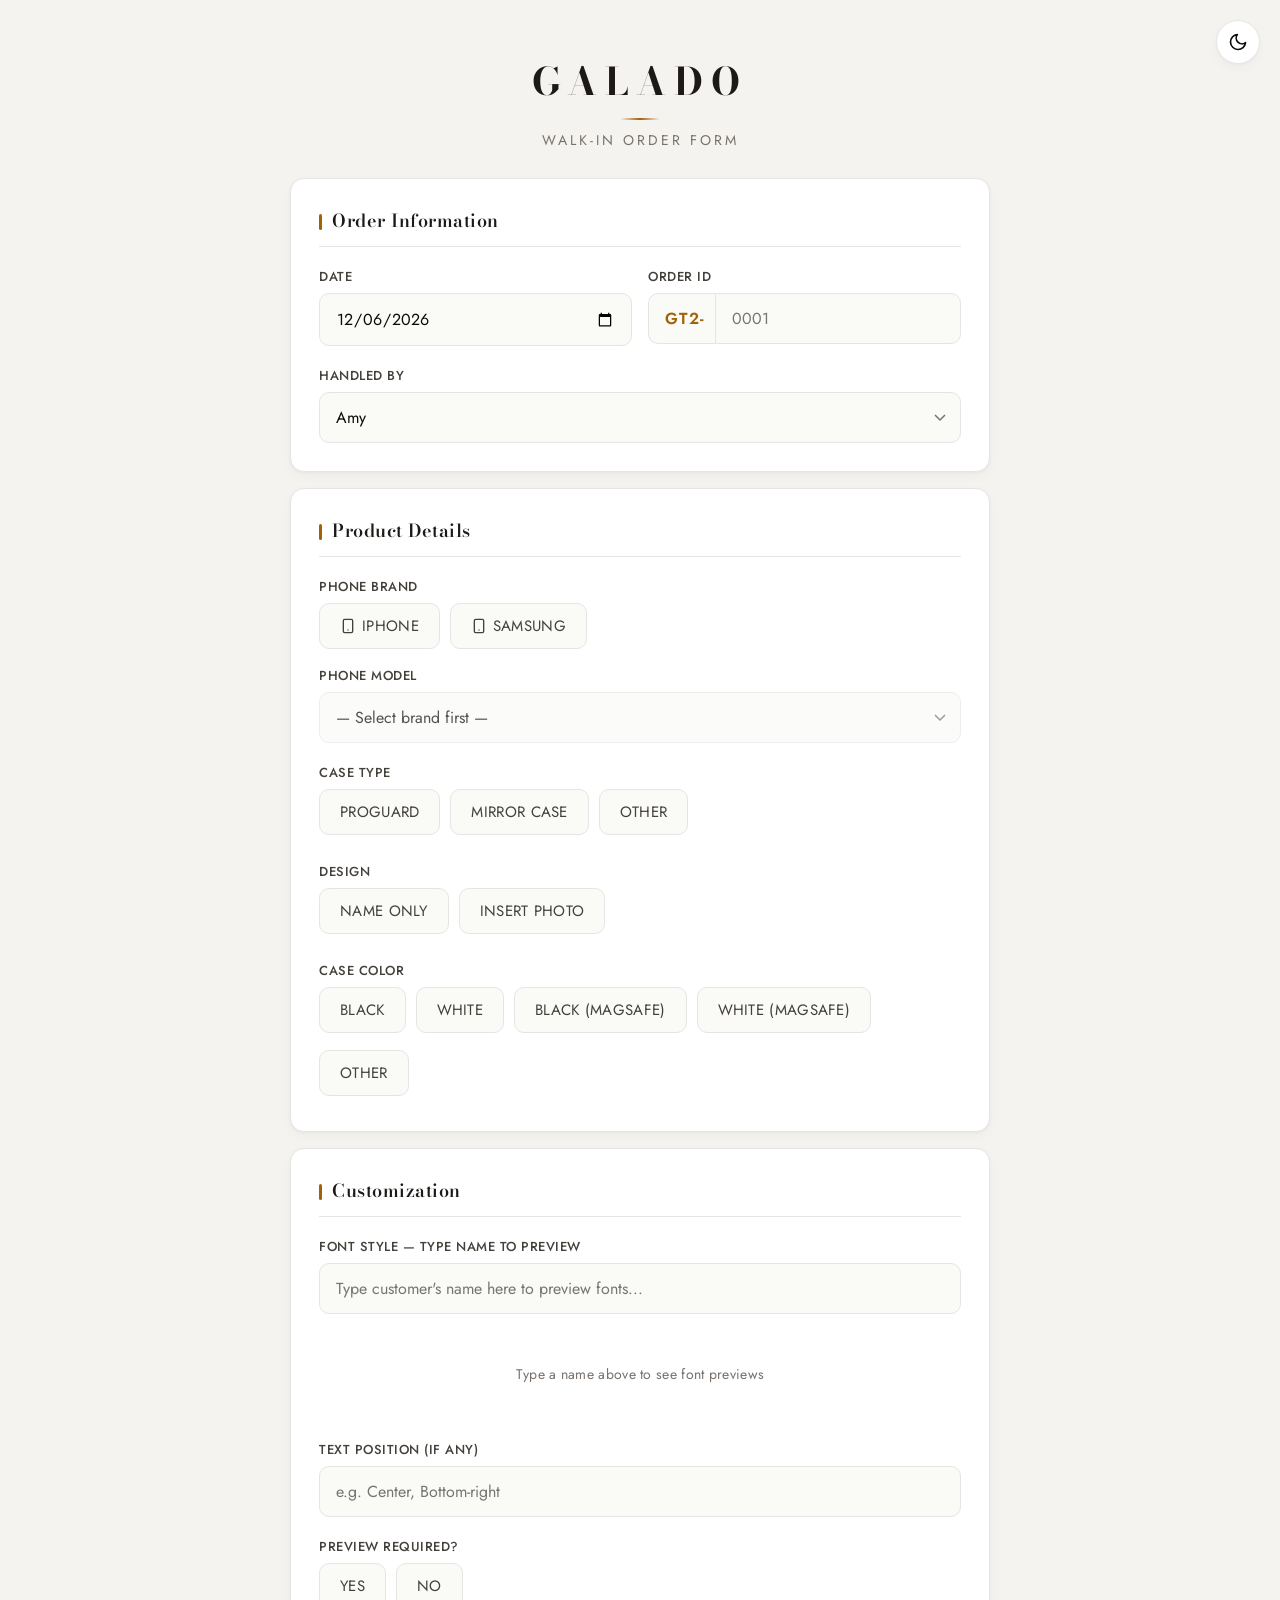
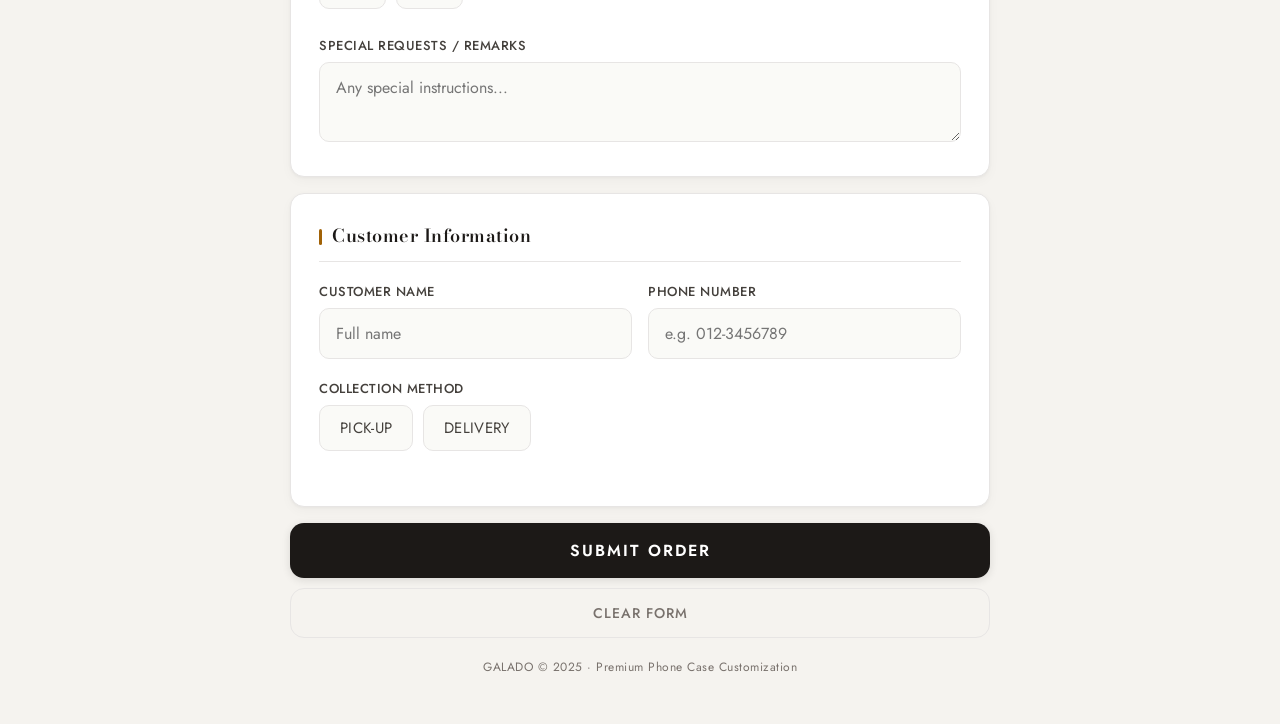
==== index.html @ 6a2a0c29 "Remove Text to Insert field, use font preview text as text insert, fix font style data flow" ====
<!DOCTYPE html>
<html lang="en">
<head>
  <meta charset="UTF-8">
  <meta name="viewport" content="width=device-width, initial-scale=1.0, user-scalable=no">
  <title>GALADO Walk-In Phone Case Order Form</title>
  <link rel="preconnect" href="https://fonts.googleapis.com">
  <link rel="preconnect" href="https://fonts.gstatic.com" crossorigin>
  <link href="https://fonts.googleapis.com/css2?family=Bodoni+Moda:opsz,wght@6..96,400;6..96,500;6..96,600;6..96,700&family=Jost:wght@300;400;500;600;700&display=swap" rel="stylesheet">
  <style>
    /* ── Custom Font Faces ── */
    @font-face { font-family: 'Rustling Sound'; src: url('fonts/Rustling Sound.ttf') format('truetype'); font-display: swap; }
    @font-face { font-family: 'Ayla Handwritten'; src: url('fonts/AylaHandwritten-Regular.ttf') format('truetype'); font-display: swap; }
    @font-face { font-family: 'Right Strongline'; src: url('fonts/Right Strongline.ttf') format('truetype'); font-display: swap; }
    @font-face { font-family: 'Angelic Bonques'; src: url('fonts/Angelic_Bonques_Script.ttf') format('truetype'); font-display: swap; }
    @font-face { font-family: 'Bebas'; src: url('fonts/Bebas-Regular.otf') format('opentype'); font-display: swap; }
    @font-face { font-family: 'Orange Gummy'; src: url('fonts/Orange Gummy.otf') format('opentype'); font-display: swap; }
    @font-face { font-family: 'LadylikeBB'; src: url('fonts/LadylikeBB.otf') format('opentype'); font-display: swap; }
    @font-face { font-family: 'Kiss Me or Not'; src: url('fonts/Kiss Me or Not - OTF.otf') format('opentype'); font-display: swap; }
    @font-face { font-family: 'Shorelines Script'; src: url('fonts/Shorelines Script Bold.otf') format('opentype'); font-display: swap; }

    :root {
      --primary: #1C1917;
      --primary-on: #FFFFFF;
      --secondary: #44403C;
      --accent: #A16207;
      --accent-light: #D4A843;
      --accent-glow: rgba(161, 98, 7, 0.12);
      --bg: #F5F3EF;
      --bg-warm: #FAFAF7;
      --card: #FFFFFF;
      --card-foreground: #0C0A09;
      --muted: #78716C;
      --border: #E7E5E4;
      --border-focus: #A16207;
      --destructive: #DC2626;
      --success: #16A34A;
      --radius: 14px;
      --radius-sm: 10px;
      --shadow-card: 0 1px 3px rgba(28,25,23,0.04), 0 4px 12px rgba(28,25,23,0.03);
      --shadow-card-hover: 0 2px 8px rgba(28,25,23,0.06), 0 8px 24px rgba(28,25,23,0.05);
      --transition: 200ms cubic-bezier(0.4, 0, 0.2, 1);
    }

    [data-theme="dark"] {
      --primary: #F5F3EF;
      --primary-on: #1C1917;
      --secondary: #A8A29E;
      --accent: #D4A843;
      --accent-light: #E9C97B;
      --accent-glow: rgba(212, 168, 67, 0.15);
      --bg: #0C0A09;
      --bg-warm: #1C1917;
      --card: #1C1917;
      --card-foreground: #E7E5E4;
      --muted: #78716C;
      --border: #2E2A27;
      --border-focus: #D4A843;
      --shadow-card: 0 1px 3px rgba(0,0,0,0.2), 0 4px 12px rgba(0,0,0,0.15);
      --shadow-card-hover: 0 2px 8px rgba(0,0,0,0.3), 0 8px 24px rgba(0,0,0,0.2);
    }

    * { box-sizing: border-box; margin: 0; padding: 0; }

    body {
      font-family: 'Jost', -apple-system, BlinkMacSystemFont, sans-serif;
      background: var(--bg);
      color: var(--card-foreground);
      -webkit-text-size-adjust: 100%;
      -webkit-font-smoothing: antialiased;
      -moz-osx-font-smoothing: grayscale;
      transition: background-color 0.3s ease, color 0.3s ease;
    }

    .card, input, textarea, select, .radio-option label, .check-option label,
    .btn-submit, .btn-reset, .toast, .theme-toggle, .order-id-prefix, .photo-btn {
      transition: all var(--transition);
    }

    .container {
      max-width: 740px;
      margin: 0 auto;
      padding: 20px 20px 48px;
    }

    /* ── Header ── */
    header {
      text-align: center;
      padding: 32px 0 28px;
    }

    .brand-logo {
      font-family: 'Bodoni Moda', serif;
      font-size: 38px;
      font-weight: 700;
      letter-spacing: 8px;
      color: var(--primary);
      text-transform: uppercase;
      margin-bottom: 2px;
    }

    .brand-accent {
      display: block;
      width: 40px;
      height: 2px;
      background: linear-gradient(90deg, transparent, var(--accent), transparent);
      margin: 8px auto 10px;
    }

    header p {
      font-family: 'Jost', sans-serif;
      font-size: 14px;
      font-weight: 400;
      color: var(--muted);
      letter-spacing: 3px;
      text-transform: uppercase;
    }

    /* ── Cards ── */
    .card {
      background: var(--card);
      border-radius: var(--radius);
      padding: 28px;
      margin-bottom: 16px;
      box-shadow: var(--shadow-card);
      border: 1px solid var(--border);
      transition: box-shadow var(--transition);
    }

    .card:focus-within {
      box-shadow: var(--shadow-card-hover);
    }

    .card-title {
      font-family: 'Bodoni Moda', serif;
      font-size: 18px;
      font-weight: 600;
      color: var(--primary);
      margin-bottom: 20px;
      padding-bottom: 12px;
      border-bottom: 1px solid var(--border);
      letter-spacing: 0.5px;
    }

    .card-title::before {
      content: '';
      display: inline-block;
      width: 3px;
      height: 16px;
      background: var(--accent);
      border-radius: 2px;
      margin-right: 10px;
      vertical-align: middle;
      position: relative;
      top: -1px;
    }

    /* ── Fields ── */
    .field {
      margin-bottom: 20px;
    }

    .field:last-child {
      margin-bottom: 0;
    }

    label {
      display: block;
      font-size: 13px;
      font-weight: 500;
      color: var(--secondary);
      margin-bottom: 7px;
      letter-spacing: 0.5px;
      text-transform: uppercase;
    }

    input[type="text"],
    input[type="tel"],
    input[type="email"],
    input[type="date"],
    textarea,
    select {
      width: 100%;
      padding: 13px 16px;
      font-family: 'Jost', sans-serif;
      font-size: 16px;
      font-weight: 400;
      border: 1.5px solid var(--border);
      border-radius: var(--radius-sm);
      background: var(--bg-warm);
      color: var(--card-foreground);
      transition: border-color var(--transition), box-shadow var(--transition), background var(--transition);
      -webkit-appearance: none;
      appearance: none;
    }

    input:focus, textarea:focus, select:focus {
      outline: none;
      border-color: var(--border-focus);
      background: #fff;
      box-shadow: 0 0 0 3px var(--accent-glow);
    }

    textarea {
      resize: vertical;
      min-height: 80px;
      line-height: 1.5;
    }

    select {
      background-image: url("data:image/svg+xml,%3Csvg xmlns='http://www.w3.org/2000/svg' width='12' height='8'%3E%3Cpath d='M1 1l5 5 5-5' stroke='%2378716C' stroke-width='1.5' fill='none'/%3E%3C/svg%3E");
      background-repeat: no-repeat;
      background-position: right 14px center;
      padding-right: 38px;
      cursor: pointer;
    }

    /* ── Radio / Checkbox Buttons ── */
    .radio-group, .check-group {
      display: flex;
      flex-wrap: wrap;
      gap: 10px;
    }

    .radio-option, .check-option {
      position: relative;
    }

    .radio-option input, .check-option input {
      position: absolute;
      opacity: 0;
      width: 0;
      height: 0;
    }

    .radio-option label, .check-option label {
      display: inline-flex;
      align-items: center;
      padding: 11px 20px;
      font-family: 'Jost', sans-serif;
      font-size: 15px;
      font-weight: 400;
      letter-spacing: 0.3px;
      border: 1.5px solid var(--border);
      border-radius: var(--radius-sm);
      cursor: pointer;
      transition: all var(--transition);
      user-select: none;
      -webkit-user-select: none;
      background: var(--bg-warm);
      color: var(--secondary);
    }

    .radio-option label:active, .check-option label:active {
      transform: scale(0.97);
    }

    .radio-option input:checked + label,
    .check-option input:checked + label {
      background: var(--primary);
      color: var(--primary-on);
      border-color: var(--primary);
      font-weight: 500;
      box-shadow: 0 2px 8px rgba(28,25,23,0.15);
    }

    .radio-option input:focus-visible + label,
    .check-option input:focus-visible + label {
      box-shadow: 0 0 0 3px var(--accent-glow);
    }

    .other-input {
      margin-top: 10px;
      display: none;
    }

    .other-input.visible {
      display: block;
    }

    .inline-row {
      display: grid;
      grid-template-columns: 1fr 1fr;
      gap: 16px;
    }

    .delivery-section {
      display: none;
      margin-top: 20px;
      padding-top: 20px;
      border-top: 1px solid var(--border);
    }

    .delivery-section.visible {
      display: block;
    }

    /* ── Photo Buttons ── */
    .photo-btn {
      padding: 11px 20px;
      font-family: 'Jost', sans-serif;
      font-size: 15px;
      font-weight: 500;
      border: 1.5px solid var(--accent);
      border-radius: var(--radius-sm);
      background: #fff;
      color: var(--accent);
      cursor: pointer;
      -webkit-appearance: none;
      transition: all var(--transition);
      letter-spacing: 0.3px;
    }

    .photo-btn:active {
      background: var(--accent-glow);
      transform: scale(0.97);
    }

    /* ── Order ID Prefix ── */
    .order-id-prefix {
      padding: 13px 10px 13px 16px;
      font-family: 'Jost', sans-serif;
      font-size: 16px;
      font-weight: 600;
      background: var(--bg-warm);
      border: 1.5px solid var(--border);
      border-right: none;
      border-radius: var(--radius-sm) 0 0 var(--radius-sm);
      color: var(--accent);
      white-space: nowrap;
      letter-spacing: 1px;
    }

    /* ── Buttons ── */
    .btn-submit {
      display: block;
      width: 100%;
      padding: 16px;
      font-family: 'Jost', sans-serif;
      font-size: 16px;
      font-weight: 600;
      letter-spacing: 2px;
      text-transform: uppercase;
      color: var(--primary-on);
      background: var(--primary);
      border: none;
      border-radius: var(--radius);
      cursor: pointer;
      transition: all var(--transition);
      -webkit-appearance: none;
      box-shadow: 0 2px 8px rgba(28,25,23,0.12);
    }

    .btn-submit:active {
      background: var(--secondary);
      transform: scale(0.99);
      box-shadow: 0 1px 4px rgba(28,25,23,0.08);
    }

    .btn-reset {
      display: block;
      width: 100%;
      padding: 14px;
      margin-top: 10px;
      font-family: 'Jost', sans-serif;
      font-size: 14px;
      font-weight: 500;
      letter-spacing: 1px;
      text-transform: uppercase;
      color: var(--muted);
      background: transparent;
      border: 1.5px solid var(--border);
      border-radius: var(--radius);
      cursor: pointer;
      -webkit-appearance: none;
      transition: all var(--transition);
    }

    .btn-reset:active {
      background: var(--bg-warm);
      border-color: var(--secondary);
      color: var(--secondary);
    }

    /* ── Toast ── */
    .toast {
      position: fixed;
      top: -80px;
      left: 50%;
      transform: translateX(-50%);
      background: var(--primary);
      color: var(--primary-on);
      padding: 14px 28px;
      border-radius: var(--radius);
      font-family: 'Jost', sans-serif;
      font-size: 15px;
      font-weight: 500;
      z-index: 1000;
      transition: top 0.4s cubic-bezier(0.4, 0, 0.2, 1);
      box-shadow: 0 8px 32px rgba(28,25,23,0.2);
      letter-spacing: 0.3px;
    }

    .toast.show {
      top: 40px;
    }

    /* ── Footer ── */
    .form-footer {
      text-align: center;
      padding: 20px 0 0;
      font-size: 12px;
      color: var(--muted);
      letter-spacing: 0.5px;
    }

    /* ── Dark Mode Toggle ── */
    .theme-toggle {
      position: fixed;
      top: 20px;
      right: 20px;
      width: 44px;
      height: 44px;
      border-radius: 50%;
      border: 1.5px solid var(--border);
      background: var(--card);
      color: var(--card-foreground);
      cursor: pointer;
      display: flex;
      align-items: center;
      justify-content: center;
      box-shadow: var(--shadow-card);
      transition: all var(--transition);
      z-index: 100;
      -webkit-appearance: none;
    }

    .theme-toggle:active {
      transform: scale(0.92);
    }

    .theme-toggle svg {
      width: 20px;
      height: 20px;
      transition: transform 0.3s cubic-bezier(0.4, 0, 0.2, 1);
    }

    .theme-toggle:active svg {
      transform: rotate(30deg);
    }

    .theme-toggle .icon-sun { display: none; }
    .theme-toggle .icon-moon { display: block; }

    [data-theme="dark"] .theme-toggle .icon-sun { display: block; }
    [data-theme="dark"] .theme-toggle .icon-moon { display: none; }

    /* ── Font Preview Grid ── */
    .font-preview-input {
      margin-bottom: 14px;
    }

    .font-preview-grid {
      display: grid;
      grid-template-columns: 1fr;
      gap: 12px;
      max-height: 520px;
      overflow-y: auto;
      -webkit-overflow-scrolling: touch;
      padding: 4px;
    }

    .font-preview-card {
      padding: 16px 14px;
      border: 2px solid var(--border);
      border-radius: var(--radius-sm);
      background: var(--bg-warm);
      cursor: pointer;
      transition: all var(--transition);
      text-align: center;
      user-select: none;
      -webkit-user-select: none;
      min-height: 88px;
      display: flex;
      flex-direction: column;
      justify-content: center;
      align-items: center;
      gap: 8px;
    }

    .font-preview-card:active {
      transform: scale(0.97);
    }

    .font-preview-card.selected {
      border-color: var(--accent);
      background: var(--accent-glow);
      box-shadow: 0 0 0 3px var(--accent-glow), 0 2px 8px rgba(161,98,7,0.12);
    }

    .font-preview-card .font-name {
      font-family: 'Jost', sans-serif;
      font-size: 11px;
      font-weight: 500;
      color: var(--muted);
      letter-spacing: 0.5px;
      text-transform: uppercase;
    }

    .font-preview-card .font-sample {
      font-size: 32px;
      line-height: 1.4;
      color: var(--card-foreground);
      word-break: break-word;
      max-width: 100%;
      padding: 4px 0;
    }

    .font-preview-card.selected .font-name {
      color: var(--accent);
      font-weight: 600;
    }

    .font-selected-badge {
      display: none;
      font-family: 'Jost', sans-serif;
      font-size: 13px;
      font-weight: 500;
      color: var(--accent);
      margin-top: 8px;
      letter-spacing: 0.3px;
    }

    .font-selected-badge.visible {
      display: block;
    }

    .font-preview-placeholder {
      grid-column: 1 / -1;
      text-align: center;
      padding: 32px 16px;
      color: var(--muted);
      font-size: 14px;
      letter-spacing: 0.3px;
    }

    /* ── Reduced Motion ── */
    @media (prefers-reduced-motion: reduce) {
      *, *::before, *::after {
        transition-duration: 0.01ms !important;
        animation-duration: 0.01ms !important;
      }
    }

    /* ── Print ── */
    @media print {
      body { background: #fff; }
      .card { box-shadow: none; border: 1px solid #ddd; }
      .btn-submit, .btn-reset, .form-footer { display: none; }
    }
  </style>
</head>
<body>

<!-- Dark Mode Toggle -->
<button class="theme-toggle" id="themeToggle" aria-label="Toggle dark mode">
  <svg class="icon-moon" viewBox="0 0 24 24" fill="none" stroke="currentColor" stroke-width="2" stroke-linecap="round" stroke-linejoin="round"><path d="M21 12.79A9 9 0 1 1 11.21 3 7 7 0 0 0 21 12.79z"/></svg>
  <svg class="icon-sun" viewBox="0 0 24 24" fill="none" stroke="currentColor" stroke-width="2" stroke-linecap="round" stroke-linejoin="round"><circle cx="12" cy="12" r="5"/><line x1="12" y1="1" x2="12" y2="3"/><line x1="12" y1="21" x2="12" y2="23"/><line x1="4.22" y1="4.22" x2="5.64" y2="5.64"/><line x1="18.36" y1="18.36" x2="19.78" y2="19.78"/><line x1="1" y1="12" x2="3" y2="12"/><line x1="21" y1="12" x2="23" y2="12"/><line x1="4.22" y1="19.78" x2="5.64" y2="18.36"/><line x1="18.36" y1="5.64" x2="19.78" y2="4.22"/></svg>
</button>

<div class="container">
  <header>
    <div class="brand-logo">Galado</div>
    <span class="brand-accent"></span>
    <p>Walk-In Order Form</p>
  </header>

  <form id="orderForm" autocomplete="off">

    <!-- Order Info -->
    <div class="card">
      <div class="card-title">Order Information</div>
      <div class="inline-row">
        <div class="field">
          <label for="orderDate">Date</label>
          <input type="date" id="orderDate" required>
        </div>
        <div class="field">
          <label for="orderId">Order ID</label>
          <div style="display:flex;align-items:center;gap:0">
            <span class="order-id-prefix">GT2-</span>
            <input type="text" id="orderId" placeholder="0001" inputmode="text" style="border-radius:0 var(--radius-sm) var(--radius-sm) 0;" required>
          </div>
        </div>
      </div>
      <div class="field">
        <label for="handledBy">Handled By</label>
        <select id="handledBy" required>
          <option value="Amy" selected>Amy</option>
          <option value="Akram">Akram</option>
        </select>
      </div>
    </div>

    <!-- Product Details -->
    <div class="card">
      <div class="card-title">Product Details</div>

      <div class="field">
        <label>Phone Brand</label>
        <div class="radio-group" style="margin-bottom:10px;">
          <div class="radio-option">
            <input type="radio" name="phoneBrand" id="brandIphone" value="iPhone">
            <label for="brandIphone">
              <svg width="16" height="16" viewBox="0 0 24 24" fill="none" stroke="currentColor" stroke-width="2" stroke-linecap="round" stroke-linejoin="round" style="margin-right:6px;"><rect x="5" y="2" width="14" height="20" rx="2" ry="2"/><line x1="12" y1="18" x2="12.01" y2="18"/></svg>
              iPhone
            </label>
          </div>
          <div class="radio-option">
            <input type="radio" name="phoneBrand" id="brandSamsung" value="Samsung">
            <label for="brandSamsung">
              <svg width="16" height="16" viewBox="0 0 24 24" fill="none" stroke="currentColor" stroke-width="2" stroke-linecap="round" stroke-linejoin="round" style="margin-right:6px;"><rect x="5" y="2" width="14" height="20" rx="2" ry="2"/><line x1="12" y1="18" x2="12.01" y2="18"/></svg>
              Samsung
            </label>
          </div>
        </div>
        <label for="phoneModel">Phone Model</label>
        <select id="phoneModel" required disabled>
          <option value="">— Select brand first —</option>
        </select>
      </div>

      <div class="field">
        <label>Case Type</label>
        <div class="radio-group">
          <div class="radio-option">
            <input type="radio" name="caseType" id="ct1" value="ProGuard">
            <label for="ct1">ProGuard</label>
          </div>
          <div class="radio-option">
            <input type="radio" name="caseType" id="ct2" value="Mirror Case">
            <label for="ct2">Mirror Case</label>
          </div>
          <div class="radio-option">
            <input type="radio" name="caseType" id="ct3" value="Other" data-toggle="caseTypeOther">
            <label for="ct3">Other</label>
          </div>
        </div>
        <div class="other-input" id="caseTypeOther">
          <input type="text" placeholder="Specify case type">
        </div>
      </div>

      <div class="field">
        <label>Design</label>
        <div class="radio-group">
          <div class="radio-option">
            <input type="radio" name="design" id="d1" value="Name Only">
            <label for="d1">Name Only</label>
          </div>
          <div class="radio-option">
            <input type="radio" name="design" id="d2" value="Insert Photo">
            <label for="d2">Insert Photo</label>
          </div>
        </div>
        <div id="photoUploadSection" style="display:none;margin-top:12px;">
          <!-- Insert Photo -->
          <div class="photo-upload-block">
            <label>Insert Photo</label>
            <input type="file" id="photoUpload" accept="image/*" capture="environment" style="display:none;">
            <div style="display:flex;gap:10px;margin-top:6px;">
              <button type="button" class="photo-btn" onclick="document.getElementById('photoUpload').setAttribute('capture','environment');document.getElementById('photoUpload').click();">
                <svg width="15" height="15" viewBox="0 0 24 24" fill="none" stroke="currentColor" stroke-width="2" stroke-linecap="round" stroke-linejoin="round" style="margin-right:5px;vertical-align:-2px;"><path d="M23 19a2 2 0 0 1-2 2H3a2 2 0 0 1-2-2V8a2 2 0 0 1 2-2h4l2-3h6l2 3h4a2 2 0 0 1 2 2z"/><circle cx="12" cy="13" r="4"/></svg>
                Snap Photo
              </button>
              <button type="button" class="photo-btn" onclick="document.getElementById('photoUpload').removeAttribute('capture');document.getElementById('photoUpload').click();">
                <svg width="15" height="15" viewBox="0 0 24 24" fill="none" stroke="currentColor" stroke-width="2" stroke-linecap="round" stroke-linejoin="round" style="margin-right:5px;vertical-align:-2px;"><rect x="3" y="3" width="18" height="18" rx="2" ry="2"/><circle cx="8.5" cy="8.5" r="1.5"/><polyline points="21 15 16 10 5 21"/></svg>
                Choose from Library
              </button>
            </div>
            <div id="photoPreview" style="margin-top:12px;display:none;">
              <img id="photoThumb" style="max-width:100%;max-height:200px;border-radius:var(--radius-sm);border:1.5px solid var(--border);">
              <button type="button" id="btnRemovePhoto" style="display:block;margin-top:8px;font-family:'Jost',sans-serif;font-size:13px;color:var(--destructive);background:none;border:none;cursor:pointer;font-weight:500;letter-spacing:0.3px;text-transform:uppercase;">Remove Photo</button>
            </div>
          </div>
          <!-- Customer Photo -->
          <div class="photo-upload-block" style="margin-top:16px;padding-top:16px;border-top:1px solid var(--border);">
            <label>Customer Photo</label>
            <input type="file" id="customerPhotoUpload" accept="image/*" capture="environment" style="display:none;">
            <div style="display:flex;gap:10px;margin-top:6px;">
              <button type="button" class="photo-btn" onclick="document.getElementById('customerPhotoUpload').setAttribute('capture','environment');document.getElementById('customerPhotoUpload').click();">
                <svg width="15" height="15" viewBox="0 0 24 24" fill="none" stroke="currentColor" stroke-width="2" stroke-linecap="round" stroke-linejoin="round" style="margin-right:5px;vertical-align:-2px;"><path d="M23 19a2 2 0 0 1-2 2H3a2 2 0 0 1-2-2V8a2 2 0 0 1 2-2h4l2-3h6l2 3h4a2 2 0 0 1 2 2z"/><circle cx="12" cy="13" r="4"/></svg>
                Snap Photo
              </button>
              <button type="button" class="photo-btn" onclick="document.getElementById('customerPhotoUpload').removeAttribute('capture');document.getElementById('customerPhotoUpload').click();">
                <svg width="15" height="15" viewBox="0 0 24 24" fill="none" stroke="currentColor" stroke-width="2" stroke-linecap="round" stroke-linejoin="round" style="margin-right:5px;vertical-align:-2px;"><rect x="3" y="3" width="18" height="18" rx="2" ry="2"/><circle cx="8.5" cy="8.5" r="1.5"/><polyline points="21 15 16 10 5 21"/></svg>
                Choose from Library
              </button>
            </div>
            <div id="customerPhotoPreview" style="margin-top:12px;display:none;">
              <img id="customerPhotoThumb" style="max-width:100%;max-height:200px;border-radius:var(--radius-sm);border:1.5px solid var(--border);">
              <button type="button" id="btnRemoveCustomerPhoto" style="display:block;margin-top:8px;font-family:'Jost',sans-serif;font-size:13px;color:var(--destructive);background:none;border:none;cursor:pointer;font-weight:500;letter-spacing:0.3px;text-transform:uppercase;">Remove Photo</button>
            </div>
          </div>
        </div>
      </div>

      <div class="field">
        <label>Case Color</label>
        <div class="radio-group">
          <div class="radio-option">
            <input type="radio" name="caseColor" id="cc1" value="Black">
            <label for="cc1">Black</label>
          </div>
          <div class="radio-option">
            <input type="radio" name="caseColor" id="cc2" value="White">
            <label for="cc2">White</label>
          </div>
          <div class="radio-option">
            <input type="radio" name="caseColor" id="cc3" value="Black (MagSafe)">
            <label for="cc3">Black (MagSafe)</label>
          </div>
          <div class="radio-option">
            <input type="radio" name="caseColor" id="cc4" value="White (MagSafe)">
            <label for="cc4">White (MagSafe)</label>
          </div>
          <div class="radio-option">
            <input type="radio" name="caseColor" id="cc5" value="Other" data-toggle="caseColorOther">
            <label for="cc5">Other</label>
          </div>
        </div>
        <div class="other-input" id="caseColorOther">
          <input type="text" placeholder="Specify color">
        </div>
      </div>
    </div>

    <!-- Customization -->
    <div class="card">
      <div class="card-title">Customization</div>

      <div class="field">
        <label for="fontPreviewInput">Font Style — Type Name to Preview</label>
        <div class="font-preview-input">
          <input type="text" id="fontPreviewInput" placeholder="Type customer's name here to preview fonts...">
        </div>
        <div class="font-preview-grid" id="fontPreviewGrid">
          <div class="font-preview-placeholder">Type a name above to see font previews</div>
        </div>
        <div class="font-selected-badge" id="fontSelectedBadge">
          <svg width="14" height="14" viewBox="0 0 24 24" fill="none" stroke="currentColor" stroke-width="2.5" stroke-linecap="round" stroke-linejoin="round" style="vertical-align:-2px;margin-right:4px;color:var(--success);"><polyline points="20 6 9 17 4 12"/></svg>
          Selected: <strong id="fontSelectedName"></strong>
        </div>
        <input type="hidden" id="selectedFontStyle" value="">
      </div>

      <div class="field">
        <label for="textPosition">Text Position (if any)</label>
        <input type="text" id="textPosition" placeholder="e.g. Center, Bottom-right">
      </div>

      <div class="field">
        <label>Preview Required?</label>
        <div class="radio-group">
          <div class="radio-option">
            <input type="radio" name="preview" id="pv1" value="Yes">
            <label for="pv1">Yes</label>
          </div>
          <div class="radio-option">
            <input type="radio" name="preview" id="pv2" value="No">
            <label for="pv2">No</label>
          </div>
        </div>
      </div>

      <div class="field">
        <label for="remarks">Special Requests / Remarks</label>
        <textarea id="remarks" placeholder="Any special instructions..."></textarea>
      </div>
    </div>

    <!-- Customer Info -->
    <div class="card">
      <div class="card-title">Customer Information</div>

      <div class="inline-row">
        <div class="field">
          <label for="customerName">Customer Name</label>
          <input type="text" id="customerName" placeholder="Full name" required>
        </div>
        <div class="field">
          <label for="phoneNumber">Phone Number</label>
          <input type="tel" id="phoneNumber" placeholder="e.g. 012-3456789" required>
        </div>
      </div>

      <div class="field">
        <label>Collection Method</label>
        <div class="radio-group">
          <div class="radio-option">
            <input type="radio" name="collection" id="col1" value="Pick-up">
            <label for="col1">Pick-up</label>
          </div>
          <div class="radio-option">
            <input type="radio" name="collection" id="col2" value="Delivery">
            <label for="col2">Delivery</label>
          </div>
        </div>
      </div>

      <div class="delivery-section" id="deliverySection">
        <div class="field">
          <label for="address">Delivery Address</label>
          <textarea id="address" placeholder="Full delivery address"></textarea>
        </div>
        <div class="field">
          <label for="email">Email Address</label>
          <input type="email" id="email" placeholder="email@example.com">
        </div>
      </div>
    </div>

    <!-- Actions -->
    <button type="submit" class="btn-submit">Submit Order</button>
    <button type="button" class="btn-reset" id="resetBtn">Clear Form</button>

  </form>

  <div class="form-footer">GALADO &copy; 2025 &middot; Premium Phone Case Customization</div>
</div>

<div class="toast" id="toast"></div>

<script>
  // Dark mode toggle with localStorage persistence
  const themeToggle = document.getElementById('themeToggle');
  const savedTheme = localStorage.getItem('galado_theme');
  if (savedTheme) {
    document.documentElement.setAttribute('data-theme', savedTheme);
  }
  themeToggle.addEventListener('click', () => {
    const current = document.documentElement.getAttribute('data-theme');
    const next = current === 'dark' ? 'light' : 'dark';
    document.documentElement.setAttribute('data-theme', next);
    localStorage.setItem('galado_theme', next);
  });

  // Auto-set today's date
  const dateInput = document.getElementById('orderDate');
  dateInput.valueAsDate = new Date();

  // Phone model data
  const phoneModels = {
    iPhone: [
      'iPhone 13 mini', 'iPhone 13', 'iPhone 13 Pro', 'iPhone 13 Pro Max',
      'iPhone 14', 'iPhone 14 Plus', 'iPhone 14 Pro', 'iPhone 14 Pro Max',
      'iPhone 15', 'iPhone 15 Plus', 'iPhone 15 Pro', 'iPhone 15 Pro Max',
      'iPhone 16', 'iPhone 16 Plus', 'iPhone 16 Pro', 'iPhone 16 Pro Max',
      'iPhone 16e',
      'iPhone 17', 'iPhone 17 Air', 'iPhone 17 Pro', 'iPhone 17 Pro Max',
    ],
    Samsung: [
      'Galaxy S23', 'Galaxy S23+', 'Galaxy S23 Ultra', 'Galaxy S23 FE',
      'Galaxy S24', 'Galaxy S24+', 'Galaxy S24 Ultra', 'Galaxy S24 FE',
      'Galaxy S25', 'Galaxy S25+', 'Galaxy S25 Ultra', 'Galaxy S25 Edge',
      'Galaxy S26', 'Galaxy S26+', 'Galaxy S26 Ultra',
    ],
  };

  const phoneModelSelect = document.getElementById('phoneModel');

  document.querySelectorAll('input[name="phoneBrand"]').forEach(r => {
    r.addEventListener('change', () => {
      const brand = r.value;
      phoneModelSelect.disabled = false;
      phoneModelSelect.innerHTML = '<option value="">— Select model —</option>';
      phoneModels[brand].forEach(model => {
        const opt = document.createElement('option');
        opt.value = model;
        opt.textContent = model;
        phoneModelSelect.appendChild(opt);
      });
    });
  });

  // Generic photo upload handler
  function setupPhotoUpload(inputId, previewId, thumbId, removeBtnId) {
    const input = document.getElementById(inputId);
    const preview = document.getElementById(previewId);
    const thumb = document.getElementById(thumbId);
    const removeBtn = document.getElementById(removeBtnId);

    input.addEventListener('change', () => {
      const file = input.files[0];
      if (file) {
        const reader = new FileReader();
        reader.onload = e => { thumb.src = e.target.result; preview.style.display = 'block'; };
        reader.readAsDataURL(file);
      }
    });

    removeBtn.addEventListener('click', () => { input.value = ''; preview.style.display = 'none'; });

    return { input, preview, thumb };
  }

  // Setup photo uploads (Insert Photo + Customer Photo)
  const insertPhoto = setupPhotoUpload('photoUpload', 'photoPreview', 'photoThumb', 'btnRemovePhoto');
  const customerPhoto = setupPhotoUpload('customerPhotoUpload', 'customerPhotoPreview', 'customerPhotoThumb', 'btnRemoveCustomerPhoto');

  // ── Font Style Live Preview ──
  const fontList = [
    { name: 'Rustling Sound', family: "'Rustling Sound'" },
    { name: 'Ayla Handwritten', family: "'Ayla Handwritten'" },
    { name: 'Right Strongline', family: "'Right Strongline'" },
    { name: 'Angelic Bonques', family: "'Angelic Bonques'" },
    { name: 'Bebas', family: "'Bebas'" },
    { name: 'Orange Gummy', family: "'Orange Gummy'" },
    { name: 'LadylikeBB', family: "'LadylikeBB'" },
    { name: 'Kiss Me or Not', family: "'Kiss Me or Not'" },
    { name: 'Shorelines Script', family: "'Shorelines Script'" },
  ];

  const fontPreviewInput = document.getElementById('fontPreviewInput');
  const fontPreviewGrid = document.getElementById('fontPreviewGrid');
  const fontSelectedBadge = document.getElementById('fontSelectedBadge');
  const fontSelectedName = document.getElementById('fontSelectedName');
  const selectedFontInput = document.getElementById('selectedFontStyle');
  let selectedFont = '';

  function renderFontPreviews(text) {
    if (!text.trim()) {
      fontPreviewGrid.innerHTML = '<div class="font-preview-placeholder">Type a name above to see font previews</div>';
      return;
    }
    fontPreviewGrid.innerHTML = fontList.map(f => `
      <div class="font-preview-card${selectedFont === f.name ? ' selected' : ''}" data-font="${f.name}">
        <span class="font-name">${f.name}</span>
        <span class="font-sample" style="font-family:${f.family};">${text}</span>
      </div>
    `).join('');

    // Tap to select
    fontPreviewGrid.querySelectorAll('.font-preview-card').forEach(card => {
      card.addEventListener('click', () => {
        selectedFont = card.dataset.font;
        selectedFontInput.value = selectedFont;
        fontSelectedName.textContent = selectedFont;
        fontSelectedBadge.classList.add('visible');
        fontPreviewGrid.querySelectorAll('.font-preview-card').forEach(c => c.classList.remove('selected'));
        card.classList.add('selected');
      });
    });
  }

  fontPreviewInput.addEventListener('input', () => renderFontPreviews(fontPreviewInput.value));

  // Toggle Insert Photo section on design radio change
  const photoUploadSection = document.getElementById('photoUploadSection');
  document.querySelectorAll('input[name="design"]').forEach(r => {
    r.addEventListener('change', () => {
      const isPhoto = document.getElementById('d2').checked;
      photoUploadSection.style.display = isPhoto ? 'block' : 'none';
      if (!isPhoto) {
        insertPhoto.input.value = ''; insertPhoto.preview.style.display = 'none';
        customerPhoto.input.value = ''; customerPhoto.preview.style.display = 'none';
      }
    });
  });

  // Toggle "Other" text inputs
  document.querySelectorAll('input[type="radio"][data-toggle]').forEach(radio => {
    const name = radio.name;
    document.querySelectorAll(`input[name="${name}"]`).forEach(r => {
      r.addEventListener('change', () => {
        const targetId = radio.dataset.toggle;
        const target = document.getElementById(targetId);
        target.classList.toggle('visible', radio.checked);
        if (radio.checked) {
          target.querySelector('input').focus();
        }
      });
    });
  });

  // Toggle delivery section
  document.querySelectorAll('input[name="collection"]').forEach(r => {
    r.addEventListener('change', () => {
      const show = document.getElementById('col2').checked;
      document.getElementById('deliverySection').classList.toggle('visible', show);
    });
  });

  // Compress image to max 800px wide, JPEG 0.6 quality (~50-150KB)
  function compressImage(dataUrl, maxWidth = 800, quality = 0.6) {
    return new Promise((resolve) => {
      const img = new Image();
      img.onload = () => {
        const canvas = document.createElement('canvas');
        let w = img.width, h = img.height;
        if (w > maxWidth) {
          h = Math.round(h * maxWidth / w);
          w = maxWidth;
        }
        canvas.width = w;
        canvas.height = h;
        canvas.getContext('2d').drawImage(img, 0, 0, w, h);
        resolve(canvas.toDataURL('image/jpeg', quality));
      };
      img.onerror = () => resolve('');
      img.src = dataUrl;
    });
  }

  // Fetch with timeout
  function fetchWithTimeout(url, options, timeoutMs = 30000) {
    return Promise.race([
      fetch(url, options),
      new Promise((_, reject) =>
        setTimeout(() => reject(new Error('Request timed out')), timeoutMs)
      )
    ]);
  }

  // Toast
  function showToast(msg) {
    const toast = document.getElementById('toast');
    toast.textContent = msg;
    toast.style.background = msg.includes('\u26A0') ? '#92400E' : 'var(--primary)';
    toast.classList.add('show');
    setTimeout(() => toast.classList.remove('show'), 3500);
  }

  // Collect form data
  function collectFormData() {
    const getRadio = name => {
      const el = document.querySelector(`input[name="${name}"]:checked`);
      if (!el) return '';
      if (el.value === 'Other') {
        const otherId = el.dataset.toggle;
        return 'Other: ' + (document.getElementById(otherId)?.querySelector('input')?.value || '');
      }
      return el.value;
    };

    return {
      date: dateInput.value,
      orderId: 'GT2-' + document.getElementById('orderId').value,
      handledBy: document.getElementById('handledBy').value,
      phoneModel: document.getElementById('phoneModel').value,
      caseType: getRadio('caseType'),
      design: getRadio('design'),
      caseColor: getRadio('caseColor'),
      fontStyle: document.getElementById('selectedFontStyle').value,
      textInsert: document.getElementById('fontPreviewInput').value,
      textPosition: document.getElementById('textPosition').value,
      previewRequired: getRadio('preview'),
      remarks: document.getElementById('remarks').value,
      customerName: document.getElementById('customerName').value,
      phoneNumber: document.getElementById('phoneNumber').value,
      collection: getRadio('collection'),
      address: document.getElementById('address').value,
      email: document.getElementById('email').value,
    };
  }

  // ========================================================
  // GOOGLE SHEETS CONFIG
  // ========================================================
  const GOOGLE_SCRIPT_URL = 'https://script.google.com/macros/s/AKfycby6_95WRBM2bma2RDzhsfU-U83ZT2IBULzm1fAgYPnjLVldCqTzB-oE7lkcznLRP63c/exec';

  // Submit
  document.getElementById('orderForm').addEventListener('submit', async e => {
    e.preventDefault();

    const submitBtn = document.querySelector('.btn-submit');
    const originalText = submitBtn.textContent;

    // Prevent double-tap
    if (submitBtn.disabled) return;
    submitBtn.disabled = true;
    const hasInsertPhoto = insertPhoto.thumb.src && insertPhoto.preview.style.display !== 'none';
    const hasCustomerPhoto = customerPhoto.thumb.src && customerPhoto.preview.style.display !== 'none';
    const hasAnyPhoto = hasInsertPhoto || hasCustomerPhoto;
    submitBtn.textContent = hasAnyPhoto ? 'Uploading photos...' : 'Submitting...';
    submitBtn.style.opacity = '0.6';

    const data = { ...collectFormData(), submittedAt: new Date().toISOString() };

    // Compress photos if present
    if (hasAnyPhoto) submitBtn.textContent = 'Compressing photos...';
    data.photoBase64 = hasInsertPhoto ? await compressImage(insertPhoto.thumb.src) : '';
    data.customerPhotoBase64 = hasCustomerPhoto ? await compressImage(customerPhoto.thumb.src) : '';
    data.fontStylePhotoBase64 = '';
    if (hasAnyPhoto) submitBtn.textContent = 'Uploading...';

    console.log('Order submitted:', data);

    // Also keep a local backup in localStorage (without photo to save space)
    const localData = { ...data };
    delete localData.photoBase64;
    delete localData.customerPhotoBase64;
    const orders = JSON.parse(localStorage.getItem('galado_orders') || '[]');
    orders.push(localData);
    localStorage.setItem('galado_orders', JSON.stringify(orders));

    // Send to Google Sheets (30s timeout)
    try {
      if (GOOGLE_SCRIPT_URL && GOOGLE_SCRIPT_URL !== 'YOUR_GOOGLE_APPS_SCRIPT_URL_HERE') {
        await fetchWithTimeout(GOOGLE_SCRIPT_URL, {
          method: 'POST',
          mode: 'no-cors',
          headers: { 'Content-Type': 'application/json' },
          body: JSON.stringify(data),
        }, 30000);
        showToast('\u2705 Order submitted & saved to Google Sheets!');
      } else {
        showToast('\u26A0\uFE0F Order saved locally \u2014 Google Sheets not configured');
      }
    } catch (err) {
      console.error('Google Sheets error:', err);
      showToast('\u26A0\uFE0F Order saved locally \u2014 upload may still be processing');
    }

    // Re-enable button
    submitBtn.disabled = false;
    submitBtn.textContent = originalText;
    submitBtn.style.opacity = '1';

    // Reset after short delay
    setTimeout(() => {
      document.getElementById('orderForm').reset();
      dateInput.valueAsDate = new Date();
      document.getElementById('orderId').value = '';
      phoneModelSelect.innerHTML = '<option value="">— Select brand first —</option>';
      phoneModelSelect.disabled = true;
      photoUploadSection.style.display = 'none';
      insertPhoto.input.value = ''; insertPhoto.preview.style.display = 'none';
      customerPhoto.input.value = ''; customerPhoto.preview.style.display = 'none';
      selectedFont = ''; selectedFontInput.value = '';
      fontSelectedBadge.classList.remove('visible');
      fontPreviewInput.value = '';
      fontPreviewGrid.innerHTML = '<div class="font-preview-placeholder">Type a name above to see font previews</div>';
      document.querySelectorAll('.other-input').forEach(el => el.classList.remove('visible'));
      document.getElementById('deliverySection').classList.remove('visible');
    }, 500);
  });

  // Reset button
  document.getElementById('resetBtn').addEventListener('click', () => {
    if (confirm('Clear all fields?')) {
      document.getElementById('orderForm').reset();
      dateInput.valueAsDate = new Date();
      document.getElementById('orderId').value = '';
      phoneModelSelect.innerHTML = '<option value="">— Select brand first —</option>';
      phoneModelSelect.disabled = true;
      photoUploadSection.style.display = 'none';
      insertPhoto.input.value = ''; insertPhoto.preview.style.display = 'none';
      customerPhoto.input.value = ''; customerPhoto.preview.style.display = 'none';
      selectedFont = ''; selectedFontInput.value = '';
      fontSelectedBadge.classList.remove('visible');
      fontPreviewInput.value = '';
      fontPreviewGrid.innerHTML = '<div class="font-preview-placeholder">Type a name above to see font previews</div>';
      document.querySelectorAll('.other-input').forEach(el => el.classList.remove('visible'));
      document.getElementById('deliverySection').classList.remove('visible');
    }
  });
</script>

</body>
</html>
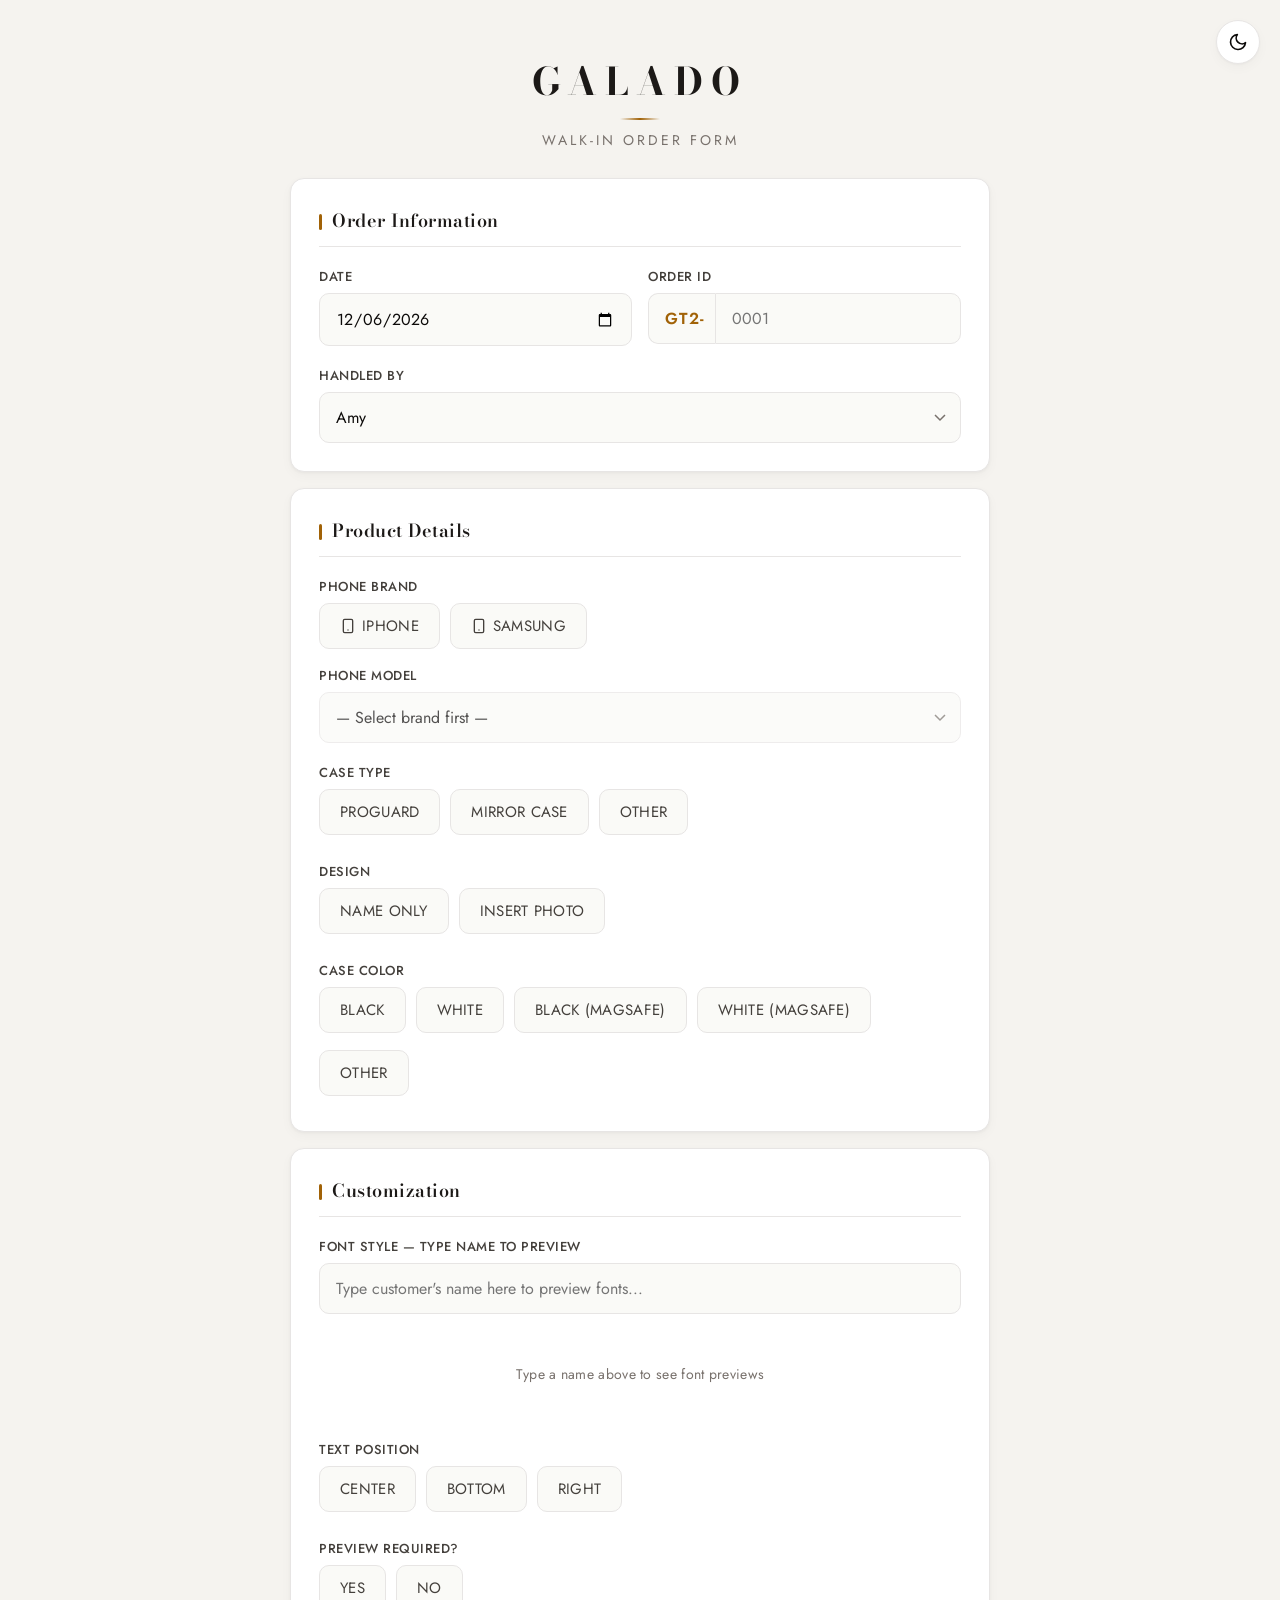
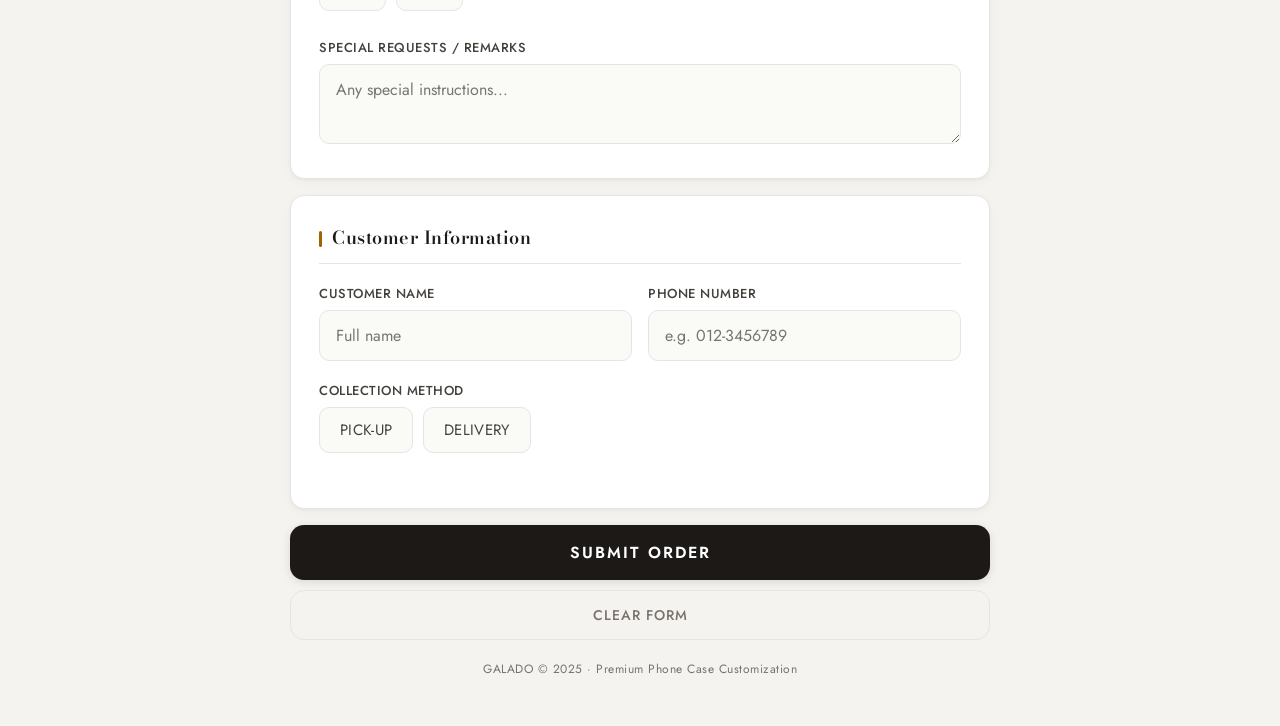
==== commit b2c02567: "Change Text Position from text field to radio buttons: Center, Bottom, Right" ====
--- a/index.html
+++ b/index.html
@@ -755,8 +755,21 @@
       </div>
 
       <div class="field">
-        <label for="textPosition">Text Position (if any)</label>
-        <input type="text" id="textPosition" placeholder="e.g. Center, Bottom-right">
+        <label>Text Position</label>
+        <div class="radio-group">
+          <div class="radio-option">
+            <input type="radio" name="textPosition" id="tp1" value="Center">
+            <label for="tp1">Center</label>
+          </div>
+          <div class="radio-option">
+            <input type="radio" name="textPosition" id="tp2" value="Bottom">
+            <label for="tp2">Bottom</label>
+          </div>
+          <div class="radio-option">
+            <input type="radio" name="textPosition" id="tp3" value="Right">
+            <label for="tp3">Right</label>
+          </div>
+        </div>
       </div>
 
       <div class="field">
@@ -1053,7 +1066,7 @@
       caseColor: getRadio('caseColor'),
       fontStyle: document.getElementById('selectedFontStyle').value,
       textInsert: document.getElementById('fontPreviewInput').value,
-      textPosition: document.getElementById('textPosition').value,
+      textPosition: getRadio('textPosition'),
       previewRequired: getRadio('preview'),
       remarks: document.getElementById('remarks').value,
       customerName: document.getElementById('customerName').value,
@@ -1067,7 +1080,7 @@
   // ========================================================
   // GOOGLE SHEETS CONFIG
   // ========================================================
-  const GOOGLE_SCRIPT_URL = 'https://script.google.com/macros/s/AKfycby6_95WRBM2bma2RDzhsfU-U83ZT2IBULzm1fAgYPnjLVldCqTzB-oE7lkcznLRP63c/exec';
+  const GOOGLE_SCRIPT_URL = 'https://script.google.com/macros/s/AKfycbyIdzC5LvHHFBLru4AudatrbKq9xdW2UV2pcnnGX7Jyycnpddi-OjJFWfbbDV6A7f1W/exec';
 
   // Submit
   document.getElementById('orderForm').addEventListener('submit', async e => {
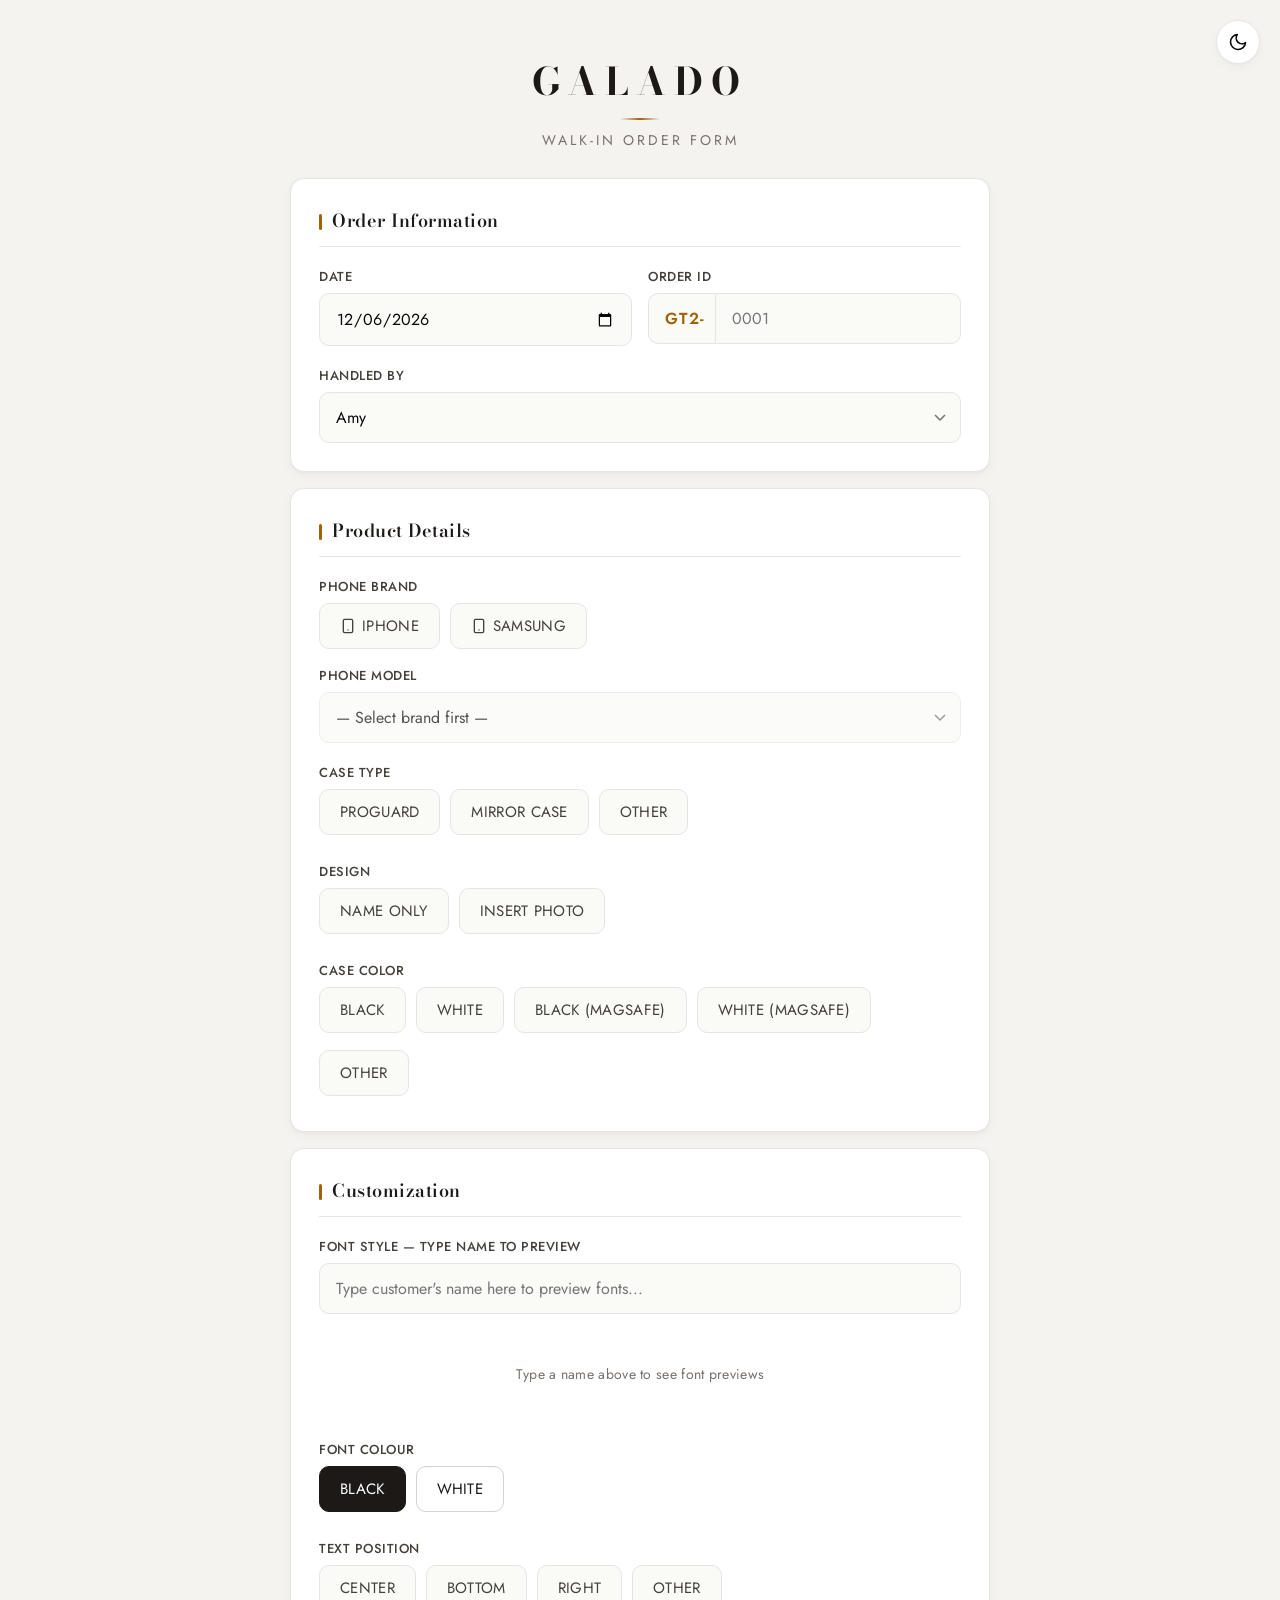
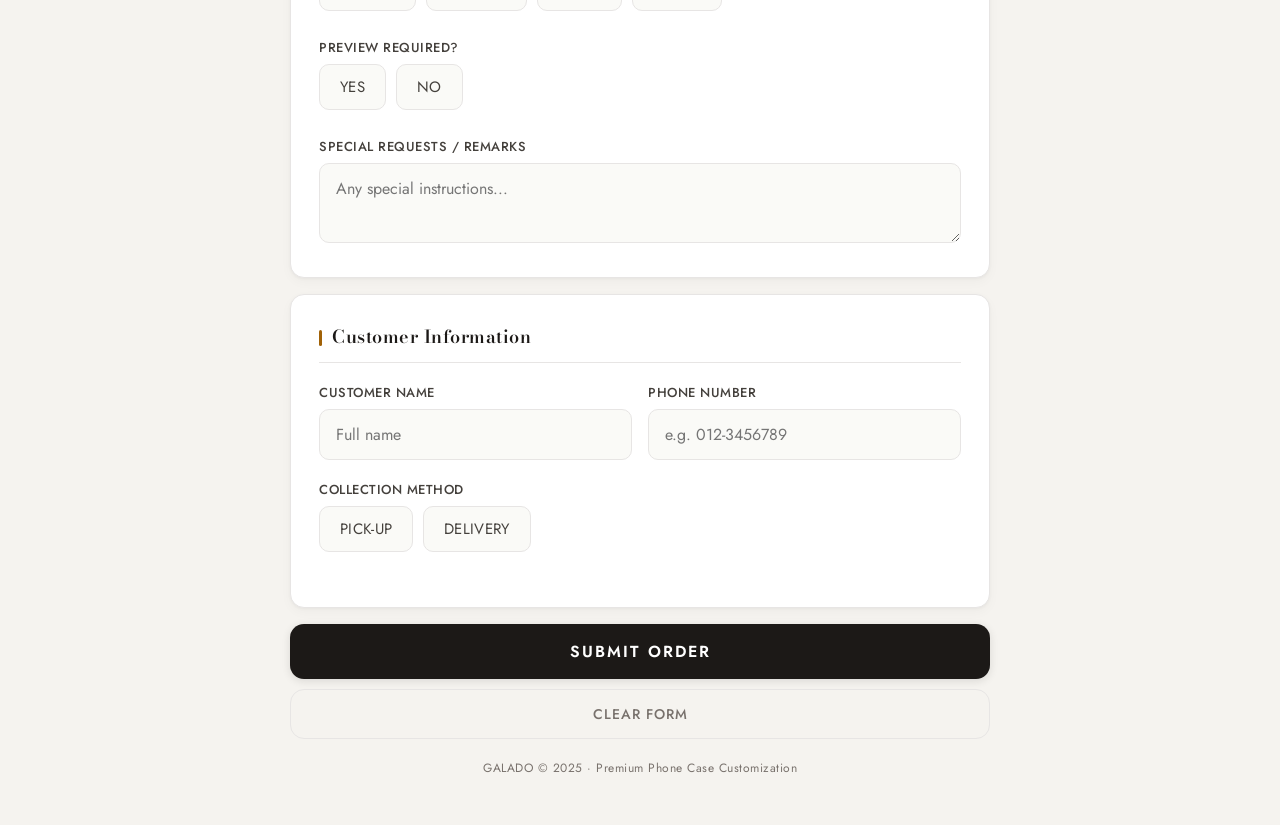
==== commit 049ba3f6: "Add font colour selection (Black/White) and text position Other option with photo upload" ====
--- a/index.html
+++ b/index.html
@@ -755,6 +755,20 @@
       </div>
 
       <div class="field">
+        <label>Font Colour</label>
+        <div class="radio-group">
+          <div class="radio-option">
+            <input type="radio" name="fontColour" id="fc1" value="Black">
+            <label for="fc1" style="background:#1C1917;color:#fff;border-color:#1C1917;">Black</label>
+          </div>
+          <div class="radio-option">
+            <input type="radio" name="fontColour" id="fc2" value="White">
+            <label for="fc2" style="background:#fff;color:#1C1917;border-color:#d2d2d7;">White</label>
+          </div>
+        </div>
+      </div>
+
+      <div class="field">
         <label>Text Position</label>
         <div class="radio-group">
           <div class="radio-option">
@@ -768,6 +782,22 @@
           <div class="radio-option">
             <input type="radio" name="textPosition" id="tp3" value="Right">
             <label for="tp3">Right</label>
+          </div>
+          <div class="radio-option">
+            <input type="radio" name="textPosition" id="tp4" value="Other">
+            <label for="tp4">Other</label>
+          </div>
+        </div>
+        <div id="textPositionOtherSection" style="display:none;margin-top:12px;">
+          <label for="textPositionPhoto">Upload or Snap Reference Photo</label>
+          <input type="file" id="textPositionPhoto" accept="image/*" capture="environment" style="display:none;">
+          <div style="display:flex;gap:10px;margin-top:6px;">
+            <button type="button" class="photo-btn" onclick="document.getElementById('textPositionPhoto').setAttribute('capture','environment');document.getElementById('textPositionPhoto').click();">Snap Photo</button>
+            <button type="button" class="photo-btn" onclick="document.getElementById('textPositionPhoto').removeAttribute('capture');document.getElementById('textPositionPhoto').click();">Choose from Library</button>
+          </div>
+          <div id="textPositionPreview" style="margin-top:10px;display:none;">
+            <img id="textPositionThumb" style="max-width:100%;max-height:200px;border-radius:10px;border:1.5px solid var(--border);">
+            <button type="button" id="btnRemoveTextPositionPhoto" style="display:block;margin-top:8px;font-size:14px;color:#ff3b30;background:none;border:none;cursor:pointer;font-weight:500;">Remove Photo</button>
           </div>
         </div>
       </div>
@@ -994,6 +1024,40 @@
         }
       });
     });
+  });
+
+  // Toggle Text Position "Other" photo upload
+  const textPosOtherSection = document.getElementById('textPositionOtherSection');
+  const textPosPhotoInput = document.getElementById('textPositionPhoto');
+  const textPosPreview = document.getElementById('textPositionPreview');
+  const textPosThumb = document.getElementById('textPositionThumb');
+
+  document.querySelectorAll('input[name="textPosition"]').forEach(r => {
+    r.addEventListener('change', () => {
+      const isOther = document.getElementById('tp4').checked;
+      textPosOtherSection.style.display = isOther ? 'block' : 'none';
+      if (!isOther) {
+        textPosPhotoInput.value = '';
+        textPosPreview.style.display = 'none';
+      }
+    });
+  });
+
+  textPosPhotoInput.addEventListener('change', () => {
+    const file = textPosPhotoInput.files[0];
+    if (file) {
+      const reader = new FileReader();
+      reader.onload = e => {
+        textPosThumb.src = e.target.result;
+        textPosPreview.style.display = 'block';
+      };
+      reader.readAsDataURL(file);
+    }
+  });
+
+  document.getElementById('btnRemoveTextPositionPhoto').addEventListener('click', () => {
+    textPosPhotoInput.value = '';
+    textPosPreview.style.display = 'none';
   });
 
   // Toggle delivery section
@@ -1065,6 +1129,7 @@
       design: getRadio('design'),
       caseColor: getRadio('caseColor'),
       fontStyle: document.getElementById('selectedFontStyle').value,
+      fontColour: getRadio('fontColour'),
       textInsert: document.getElementById('fontPreviewInput').value,
       textPosition: getRadio('textPosition'),
       previewRequired: getRadio('preview'),
@@ -1094,7 +1159,8 @@
     submitBtn.disabled = true;
     const hasInsertPhoto = insertPhoto.thumb.src && insertPhoto.preview.style.display !== 'none';
     const hasCustomerPhoto = customerPhoto.thumb.src && customerPhoto.preview.style.display !== 'none';
-    const hasAnyPhoto = hasInsertPhoto || hasCustomerPhoto;
+    const hasTextPosPhoto = textPosThumb.src && textPosPreview.style.display !== 'none';
+    const hasAnyPhoto = hasInsertPhoto || hasCustomerPhoto || hasTextPosPhoto;
     submitBtn.textContent = hasAnyPhoto ? 'Uploading photos...' : 'Submitting...';
     submitBtn.style.opacity = '0.6';
 
@@ -1105,6 +1171,7 @@
     data.photoBase64 = hasInsertPhoto ? await compressImage(insertPhoto.thumb.src) : '';
     data.customerPhotoBase64 = hasCustomerPhoto ? await compressImage(customerPhoto.thumb.src) : '';
     data.fontStylePhotoBase64 = '';
+    data.textPositionPhotoBase64 = hasTextPosPhoto ? await compressImage(textPosThumb.src) : '';
     if (hasAnyPhoto) submitBtn.textContent = 'Uploading...';
 
     console.log('Order submitted:', data);
@@ -1113,6 +1180,7 @@
     const localData = { ...data };
     delete localData.photoBase64;
     delete localData.customerPhotoBase64;
+    delete localData.textPositionPhotoBase64;
     const orders = JSON.parse(localStorage.getItem('galado_orders') || '[]');
     orders.push(localData);
     localStorage.setItem('galado_orders', JSON.stringify(orders));
@@ -1154,6 +1222,8 @@
       fontSelectedBadge.classList.remove('visible');
       fontPreviewInput.value = '';
       fontPreviewGrid.innerHTML = '<div class="font-preview-placeholder">Type a name above to see font previews</div>';
+      textPosOtherSection.style.display = 'none';
+      textPosPhotoInput.value = ''; textPosPreview.style.display = 'none';
       document.querySelectorAll('.other-input').forEach(el => el.classList.remove('visible'));
       document.getElementById('deliverySection').classList.remove('visible');
     }, 500);
@@ -1174,6 +1244,8 @@
       fontSelectedBadge.classList.remove('visible');
       fontPreviewInput.value = '';
       fontPreviewGrid.innerHTML = '<div class="font-preview-placeholder">Type a name above to see font previews</div>';
+      textPosOtherSection.style.display = 'none';
+      textPosPhotoInput.value = ''; textPosPreview.style.display = 'none';
       document.querySelectorAll('.other-input').forEach(el => el.classList.remove('visible'));
       document.getElementById('deliverySection').classList.remove('visible');
     }
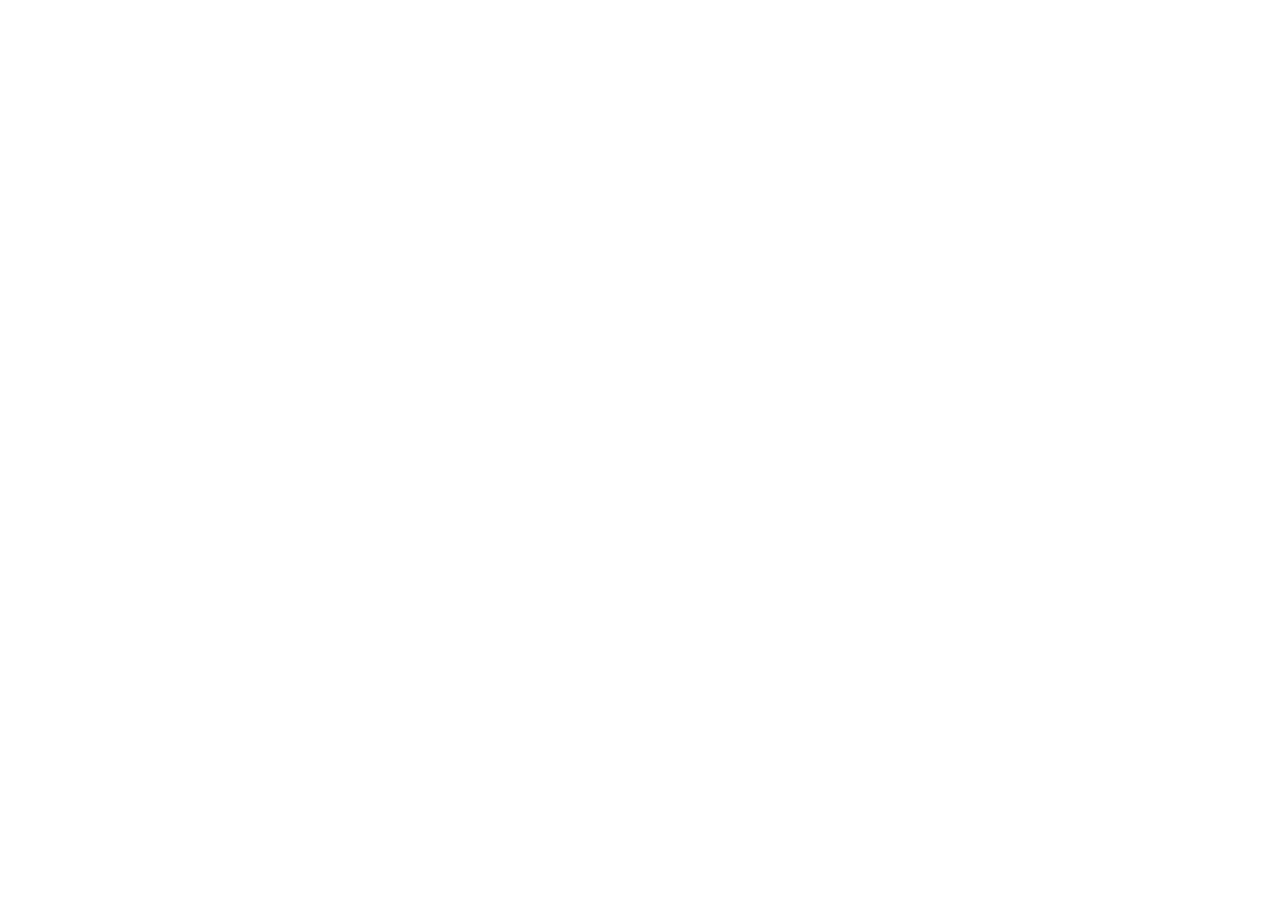
==== commit e43d2045: "chore: retire the GT2 walk-in form from the public site Clement: the GT2 form is no longer used, so " ====
--- a/index.html
+++ b/index.html
@@ -2,1255 +2,17 @@
 <html lang="en">
 <head>
   <meta charset="UTF-8">
-  <meta name="viewport" content="width=device-width, initial-scale=1.0, user-scalable=no">
-  <title>GALADO Walk-In Phone Case Order Form</title>
-  <link rel="preconnect" href="https://fonts.googleapis.com">
-  <link rel="preconnect" href="https://fonts.gstatic.com" crossorigin>
-  <link href="https://fonts.googleapis.com/css2?family=Bodoni+Moda:opsz,wght@6..96,400;6..96,500;6..96,600;6..96,700&family=Jost:wght@300;400;500;600;700&display=swap" rel="stylesheet">
-  <style>
-    /* ── Custom Font Faces ── */
-    @font-face { font-family: 'Rustling Sound'; src: url('fonts/Rustling Sound.ttf') format('truetype'); font-display: swap; }
-    @font-face { font-family: 'Ayla Handwritten'; src: url('fonts/AylaHandwritten-Regular.ttf') format('truetype'); font-display: swap; }
-    @font-face { font-family: 'Right Strongline'; src: url('fonts/Right Strongline.ttf') format('truetype'); font-display: swap; }
-    @font-face { font-family: 'Angelic Bonques'; src: url('fonts/Angelic_Bonques_Script.ttf') format('truetype'); font-display: swap; }
-    @font-face { font-family: 'Bebas'; src: url('fonts/Bebas-Regular.otf') format('opentype'); font-display: swap; }
-    @font-face { font-family: 'Orange Gummy'; src: url('fonts/Orange Gummy.otf') format('opentype'); font-display: swap; }
-    @font-face { font-family: 'LadylikeBB'; src: url('fonts/LadylikeBB.otf') format('opentype'); font-display: swap; }
-    @font-face { font-family: 'Kiss Me or Not'; src: url('fonts/Kiss Me or Not - OTF.otf') format('opentype'); font-display: swap; }
-    @font-face { font-family: 'Shorelines Script'; src: url('fonts/Shorelines Script Bold.otf') format('opentype'); font-display: swap; }
-
-    :root {
-      --primary: #1C1917;
-      --primary-on: #FFFFFF;
-      --secondary: #44403C;
-      --accent: #A16207;
-      --accent-light: #D4A843;
-      --accent-glow: rgba(161, 98, 7, 0.12);
-      --bg: #F5F3EF;
-      --bg-warm: #FAFAF7;
-      --card: #FFFFFF;
-      --card-foreground: #0C0A09;
-      --muted: #78716C;
-      --border: #E7E5E4;
-      --border-focus: #A16207;
-      --destructive: #DC2626;
-      --success: #16A34A;
-      --radius: 14px;
-      --radius-sm: 10px;
-      --shadow-card: 0 1px 3px rgba(28,25,23,0.04), 0 4px 12px rgba(28,25,23,0.03);
-      --shadow-card-hover: 0 2px 8px rgba(28,25,23,0.06), 0 8px 24px rgba(28,25,23,0.05);
-      --transition: 200ms cubic-bezier(0.4, 0, 0.2, 1);
-    }
-
-    [data-theme="dark"] {
-      --primary: #F5F3EF;
-      --primary-on: #1C1917;
-      --secondary: #A8A29E;
-      --accent: #D4A843;
-      --accent-light: #E9C97B;
-      --accent-glow: rgba(212, 168, 67, 0.15);
-      --bg: #0C0A09;
-      --bg-warm: #1C1917;
-      --card: #1C1917;
-      --card-foreground: #E7E5E4;
-      --muted: #78716C;
-      --border: #2E2A27;
-      --border-focus: #D4A843;
-      --shadow-card: 0 1px 3px rgba(0,0,0,0.2), 0 4px 12px rgba(0,0,0,0.15);
-      --shadow-card-hover: 0 2px 8px rgba(0,0,0,0.3), 0 8px 24px rgba(0,0,0,0.2);
-    }
-
-    * { box-sizing: border-box; margin: 0; padding: 0; }
-
-    body {
-      font-family: 'Jost', -apple-system, BlinkMacSystemFont, sans-serif;
-      background: var(--bg);
-      color: var(--card-foreground);
-      -webkit-text-size-adjust: 100%;
-      -webkit-font-smoothing: antialiased;
-      -moz-osx-font-smoothing: grayscale;
-      transition: background-color 0.3s ease, color 0.3s ease;
-    }
-
-    .card, input, textarea, select, .radio-option label, .check-option label,
-    .btn-submit, .btn-reset, .toast, .theme-toggle, .order-id-prefix, .photo-btn {
-      transition: all var(--transition);
-    }
-
-    .container {
-      max-width: 740px;
-      margin: 0 auto;
-      padding: 20px 20px 48px;
-    }
-
-    /* ── Header ── */
-    header {
-      text-align: center;
-      padding: 32px 0 28px;
-    }
-
-    .brand-logo {
-      font-family: 'Bodoni Moda', serif;
-      font-size: 38px;
-      font-weight: 700;
-      letter-spacing: 8px;
-      color: var(--primary);
-      text-transform: uppercase;
-      margin-bottom: 2px;
-    }
-
-    .brand-accent {
-      display: block;
-      width: 40px;
-      height: 2px;
-      background: linear-gradient(90deg, transparent, var(--accent), transparent);
-      margin: 8px auto 10px;
-    }
-
-    header p {
-      font-family: 'Jost', sans-serif;
-      font-size: 14px;
-      font-weight: 400;
-      color: var(--muted);
-      letter-spacing: 3px;
-      text-transform: uppercase;
-    }
-
-    /* ── Cards ── */
-    .card {
-      background: var(--card);
-      border-radius: var(--radius);
-      padding: 28px;
-      margin-bottom: 16px;
-      box-shadow: var(--shadow-card);
-      border: 1px solid var(--border);
-      transition: box-shadow var(--transition);
-    }
-
-    .card:focus-within {
-      box-shadow: var(--shadow-card-hover);
-    }
-
-    .card-title {
-      font-family: 'Bodoni Moda', serif;
-      font-size: 18px;
-      font-weight: 600;
-      color: var(--primary);
-      margin-bottom: 20px;
-      padding-bottom: 12px;
-      border-bottom: 1px solid var(--border);
-      letter-spacing: 0.5px;
-    }
-
-    .card-title::before {
-      content: '';
-      display: inline-block;
-      width: 3px;
-      height: 16px;
-      background: var(--accent);
-      border-radius: 2px;
-      margin-right: 10px;
-      vertical-align: middle;
-      position: relative;
-      top: -1px;
-    }
-
-    /* ── Fields ── */
-    .field {
-      margin-bottom: 20px;
-    }
-
-    .field:last-child {
-      margin-bottom: 0;
-    }
-
-    label {
-      display: block;
-      font-size: 13px;
-      font-weight: 500;
-      color: var(--secondary);
-      margin-bottom: 7px;
-      letter-spacing: 0.5px;
-      text-transform: uppercase;
-    }
-
-    input[type="text"],
-    input[type="tel"],
-    input[type="email"],
-    input[type="date"],
-    textarea,
-    select {
-      width: 100%;
-      padding: 13px 16px;
-      font-family: 'Jost', sans-serif;
-      font-size: 16px;
-      font-weight: 400;
-      border: 1.5px solid var(--border);
-      border-radius: var(--radius-sm);
-      background: var(--bg-warm);
-      color: var(--card-foreground);
-      transition: border-color var(--transition), box-shadow var(--transition), background var(--transition);
-      -webkit-appearance: none;
-      appearance: none;
-    }
-
-    input:focus, textarea:focus, select:focus {
-      outline: none;
-      border-color: var(--border-focus);
-      background: #fff;
-      box-shadow: 0 0 0 3px var(--accent-glow);
-    }
-
-    textarea {
-      resize: vertical;
-      min-height: 80px;
-      line-height: 1.5;
-    }
-
-    select {
-      background-image: url("data:image/svg+xml,%3Csvg xmlns='http://www.w3.org/2000/svg' width='12' height='8'%3E%3Cpath d='M1 1l5 5 5-5' stroke='%2378716C' stroke-width='1.5' fill='none'/%3E%3C/svg%3E");
-      background-repeat: no-repeat;
-      background-position: right 14px center;
-      padding-right: 38px;
-      cursor: pointer;
-    }
-
-    /* ── Radio / Checkbox Buttons ── */
-    .radio-group, .check-group {
-      display: flex;
-      flex-wrap: wrap;
-      gap: 10px;
-    }
-
-    .radio-option, .check-option {
-      position: relative;
-    }
-
-    .radio-option input, .check-option input {
-      position: absolute;
-      opacity: 0;
-      width: 0;
-      height: 0;
-    }
-
-    .radio-option label, .check-option label {
-      display: inline-flex;
-      align-items: center;
-      padding: 11px 20px;
-      font-family: 'Jost', sans-serif;
-      font-size: 15px;
-      font-weight: 400;
-      letter-spacing: 0.3px;
-      border: 1.5px solid var(--border);
-      border-radius: var(--radius-sm);
-      cursor: pointer;
-      transition: all var(--transition);
-      user-select: none;
-      -webkit-user-select: none;
-      background: var(--bg-warm);
-      color: var(--secondary);
-    }
-
-    .radio-option label:active, .check-option label:active {
-      transform: scale(0.97);
-    }
-
-    .radio-option input:checked + label,
-    .check-option input:checked + label {
-      background: var(--primary);
-      color: var(--primary-on);
-      border-color: var(--primary);
-      font-weight: 500;
-      box-shadow: 0 2px 8px rgba(28,25,23,0.15);
-    }
-
-    .radio-option input:focus-visible + label,
-    .check-option input:focus-visible + label {
-      box-shadow: 0 0 0 3px var(--accent-glow);
-    }
-
-    .other-input {
-      margin-top: 10px;
-      display: none;
-    }
-
-    .other-input.visible {
-      display: block;
-    }
-
-    .inline-row {
-      display: grid;
-      grid-template-columns: 1fr 1fr;
-      gap: 16px;
-    }
-
-    .delivery-section {
-      display: none;
-      margin-top: 20px;
-      padding-top: 20px;
-      border-top: 1px solid var(--border);
-    }
-
-    .delivery-section.visible {
-      display: block;
-    }
-
-    /* ── Photo Buttons ── */
-    .photo-btn {
-      padding: 11px 20px;
-      font-family: 'Jost', sans-serif;
-      font-size: 15px;
-      font-weight: 500;
-      border: 1.5px solid var(--accent);
-      border-radius: var(--radius-sm);
-      background: #fff;
-      color: var(--accent);
-      cursor: pointer;
-      -webkit-appearance: none;
-      transition: all var(--transition);
-      letter-spacing: 0.3px;
-    }
-
-    .photo-btn:active {
-      background: var(--accent-glow);
-      transform: scale(0.97);
-    }
-
-    /* ── Order ID Prefix ── */
-    .order-id-prefix {
-      padding: 13px 10px 13px 16px;
-      font-family: 'Jost', sans-serif;
-      font-size: 16px;
-      font-weight: 600;
-      background: var(--bg-warm);
-      border: 1.5px solid var(--border);
-      border-right: none;
-      border-radius: var(--radius-sm) 0 0 var(--radius-sm);
-      color: var(--accent);
-      white-space: nowrap;
-      letter-spacing: 1px;
-    }
-
-    /* ── Buttons ── */
-    .btn-submit {
-      display: block;
-      width: 100%;
-      padding: 16px;
-      font-family: 'Jost', sans-serif;
-      font-size: 16px;
-      font-weight: 600;
-      letter-spacing: 2px;
-      text-transform: uppercase;
-      color: var(--primary-on);
-      background: var(--primary);
-      border: none;
-      border-radius: var(--radius);
-      cursor: pointer;
-      transition: all var(--transition);
-      -webkit-appearance: none;
-      box-shadow: 0 2px 8px rgba(28,25,23,0.12);
-    }
-
-    .btn-submit:active {
-      background: var(--secondary);
-      transform: scale(0.99);
-      box-shadow: 0 1px 4px rgba(28,25,23,0.08);
-    }
-
-    .btn-reset {
-      display: block;
-      width: 100%;
-      padding: 14px;
-      margin-top: 10px;
-      font-family: 'Jost', sans-serif;
-      font-size: 14px;
-      font-weight: 500;
-      letter-spacing: 1px;
-      text-transform: uppercase;
-      color: var(--muted);
-      background: transparent;
-      border: 1.5px solid var(--border);
-      border-radius: var(--radius);
-      cursor: pointer;
-      -webkit-appearance: none;
-      transition: all var(--transition);
-    }
-
-    .btn-reset:active {
-      background: var(--bg-warm);
-      border-color: var(--secondary);
-      color: var(--secondary);
-    }
-
-    /* ── Toast ── */
-    .toast {
-      position: fixed;
-      top: -80px;
-      left: 50%;
-      transform: translateX(-50%);
-      background: var(--primary);
-      color: var(--primary-on);
-      padding: 14px 28px;
-      border-radius: var(--radius);
-      font-family: 'Jost', sans-serif;
-      font-size: 15px;
-      font-weight: 500;
-      z-index: 1000;
-      transition: top 0.4s cubic-bezier(0.4, 0, 0.2, 1);
-      box-shadow: 0 8px 32px rgba(28,25,23,0.2);
-      letter-spacing: 0.3px;
-    }
-
-    .toast.show {
-      top: 40px;
-    }
-
-    /* ── Footer ── */
-    .form-footer {
-      text-align: center;
-      padding: 20px 0 0;
-      font-size: 12px;
-      color: var(--muted);
-      letter-spacing: 0.5px;
-    }
-
-    /* ── Dark Mode Toggle ── */
-    .theme-toggle {
-      position: fixed;
-      top: 20px;
-      right: 20px;
-      width: 44px;
-      height: 44px;
-      border-radius: 50%;
-      border: 1.5px solid var(--border);
-      background: var(--card);
-      color: var(--card-foreground);
-      cursor: pointer;
-      display: flex;
-      align-items: center;
-      justify-content: center;
-      box-shadow: var(--shadow-card);
-      transition: all var(--transition);
-      z-index: 100;
-      -webkit-appearance: none;
-    }
-
-    .theme-toggle:active {
-      transform: scale(0.92);
-    }
-
-    .theme-toggle svg {
-      width: 20px;
-      height: 20px;
-      transition: transform 0.3s cubic-bezier(0.4, 0, 0.2, 1);
-    }
-
-    .theme-toggle:active svg {
-      transform: rotate(30deg);
-    }
-
-    .theme-toggle .icon-sun { display: none; }
-    .theme-toggle .icon-moon { display: block; }
-
-    [data-theme="dark"] .theme-toggle .icon-sun { display: block; }
-    [data-theme="dark"] .theme-toggle .icon-moon { display: none; }
-
-    /* ── Font Preview Grid ── */
-    .font-preview-input {
-      margin-bottom: 14px;
-    }
-
-    .font-preview-grid {
-      display: grid;
-      grid-template-columns: 1fr;
-      gap: 12px;
-      max-height: 520px;
-      overflow-y: auto;
-      -webkit-overflow-scrolling: touch;
-      padding: 4px;
-    }
-
-    .font-preview-card {
-      padding: 16px 14px;
-      border: 2px solid var(--border);
-      border-radius: var(--radius-sm);
-      background: var(--bg-warm);
-      cursor: pointer;
-      transition: all var(--transition);
-      text-align: center;
-      user-select: none;
-      -webkit-user-select: none;
-      min-height: 88px;
-      display: flex;
-      flex-direction: column;
-      justify-content: center;
-      align-items: center;
-      gap: 8px;
-    }
-
-    .font-preview-card:active {
-      transform: scale(0.97);
-    }
-
-    .font-preview-card.selected {
-      border-color: var(--accent);
-      background: var(--accent-glow);
-      box-shadow: 0 0 0 3px var(--accent-glow), 0 2px 8px rgba(161,98,7,0.12);
-    }
-
-    .font-preview-card .font-name {
-      font-family: 'Jost', sans-serif;
-      font-size: 11px;
-      font-weight: 500;
-      color: var(--muted);
-      letter-spacing: 0.5px;
-      text-transform: uppercase;
-    }
-
-    .font-preview-card .font-sample {
-      font-size: 32px;
-      line-height: 1.4;
-      color: var(--card-foreground);
-      word-break: break-word;
-      max-width: 100%;
-      padding: 4px 0;
-    }
-
-    .font-preview-card.selected .font-name {
-      color: var(--accent);
-      font-weight: 600;
-    }
-
-    .font-selected-badge {
-      display: none;
-      font-family: 'Jost', sans-serif;
-      font-size: 13px;
-      font-weight: 500;
-      color: var(--accent);
-      margin-top: 8px;
-      letter-spacing: 0.3px;
-    }
-
-    .font-selected-badge.visible {
-      display: block;
-    }
-
-    .font-preview-placeholder {
-      grid-column: 1 / -1;
-      text-align: center;
-      padding: 32px 16px;
-      color: var(--muted);
-      font-size: 14px;
-      letter-spacing: 0.3px;
-    }
-
-    /* ── Reduced Motion ── */
-    @media (prefers-reduced-motion: reduce) {
-      *, *::before, *::after {
-        transition-duration: 0.01ms !important;
-        animation-duration: 0.01ms !important;
-      }
-    }
-
-    /* ── Print ── */
-    @media print {
-      body { background: #fff; }
-      .card { box-shadow: none; border: 1px solid #ddd; }
-      .btn-submit, .btn-reset, .form-footer { display: none; }
-    }
-  </style>
+  <meta name="viewport" content="width=device-width, initial-scale=1">
+  <meta name="robots" content="noindex">
+  <title>GALADO</title>
+  <!-- The GT2 walk-in order form is retired (archived in _archive/, which GitHub
+       Pages does not publish). This address now forwards to the shop. The
+       font picker at /font/ is unaffected. -->
+  <meta http-equiv="refresh" content="0; url=https://galado.com.my/">
+  <link rel="canonical" href="https://galado.com.my/">
+  <script>location.replace('https://galado.com.my/');</script>
 </head>
 <body>
-
-<!-- Dark Mode Toggle -->
-<button class="theme-toggle" id="themeToggle" aria-label="Toggle dark mode">
-  <svg class="icon-moon" viewBox="0 0 24 24" fill="none" stroke="currentColor" stroke-width="2" stroke-linecap="round" stroke-linejoin="round"><path d="M21 12.79A9 9 0 1 1 11.21 3 7 7 0 0 0 21 12.79z"/></svg>
-  <svg class="icon-sun" viewBox="0 0 24 24" fill="none" stroke="currentColor" stroke-width="2" stroke-linecap="round" stroke-linejoin="round"><circle cx="12" cy="12" r="5"/><line x1="12" y1="1" x2="12" y2="3"/><line x1="12" y1="21" x2="12" y2="23"/><line x1="4.22" y1="4.22" x2="5.64" y2="5.64"/><line x1="18.36" y1="18.36" x2="19.78" y2="19.78"/><line x1="1" y1="12" x2="3" y2="12"/><line x1="21" y1="12" x2="23" y2="12"/><line x1="4.22" y1="19.78" x2="5.64" y2="18.36"/><line x1="18.36" y1="5.64" x2="19.78" y2="4.22"/></svg>
-</button>
-
-<div class="container">
-  <header>
-    <div class="brand-logo">Galado</div>
-    <span class="brand-accent"></span>
-    <p>Walk-In Order Form</p>
-  </header>
-
-  <form id="orderForm" autocomplete="off">
-
-    <!-- Order Info -->
-    <div class="card">
-      <div class="card-title">Order Information</div>
-      <div class="inline-row">
-        <div class="field">
-          <label for="orderDate">Date</label>
-          <input type="date" id="orderDate" required>
-        </div>
-        <div class="field">
-          <label for="orderId">Order ID</label>
-          <div style="display:flex;align-items:center;gap:0">
-            <span class="order-id-prefix">GT2-</span>
-            <input type="text" id="orderId" placeholder="0001" inputmode="text" style="border-radius:0 var(--radius-sm) var(--radius-sm) 0;" required>
-          </div>
-        </div>
-      </div>
-      <div class="field">
-        <label for="handledBy">Handled By</label>
-        <select id="handledBy" required>
-          <option value="Amy" selected>Amy</option>
-          <option value="Akram">Akram</option>
-        </select>
-      </div>
-    </div>
-
-    <!-- Product Details -->
-    <div class="card">
-      <div class="card-title">Product Details</div>
-
-      <div class="field">
-        <label>Phone Brand</label>
-        <div class="radio-group" style="margin-bottom:10px;">
-          <div class="radio-option">
-            <input type="radio" name="phoneBrand" id="brandIphone" value="iPhone">
-            <label for="brandIphone">
-              <svg width="16" height="16" viewBox="0 0 24 24" fill="none" stroke="currentColor" stroke-width="2" stroke-linecap="round" stroke-linejoin="round" style="margin-right:6px;"><rect x="5" y="2" width="14" height="20" rx="2" ry="2"/><line x1="12" y1="18" x2="12.01" y2="18"/></svg>
-              iPhone
-            </label>
-          </div>
-          <div class="radio-option">
-            <input type="radio" name="phoneBrand" id="brandSamsung" value="Samsung">
-            <label for="brandSamsung">
-              <svg width="16" height="16" viewBox="0 0 24 24" fill="none" stroke="currentColor" stroke-width="2" stroke-linecap="round" stroke-linejoin="round" style="margin-right:6px;"><rect x="5" y="2" width="14" height="20" rx="2" ry="2"/><line x1="12" y1="18" x2="12.01" y2="18"/></svg>
-              Samsung
-            </label>
-          </div>
-        </div>
-        <label for="phoneModel">Phone Model</label>
-        <select id="phoneModel" required disabled>
-          <option value="">— Select brand first —</option>
-        </select>
-      </div>
-
-      <div class="field">
-        <label>Case Type</label>
-        <div class="radio-group">
-          <div class="radio-option">
-            <input type="radio" name="caseType" id="ct1" value="ProGuard">
-            <label for="ct1">ProGuard</label>
-          </div>
-          <div class="radio-option">
-            <input type="radio" name="caseType" id="ct2" value="Mirror Case">
-            <label for="ct2">Mirror Case</label>
-          </div>
-          <div class="radio-option">
-            <input type="radio" name="caseType" id="ct3" value="Other" data-toggle="caseTypeOther">
-            <label for="ct3">Other</label>
-          </div>
-        </div>
-        <div class="other-input" id="caseTypeOther">
-          <input type="text" placeholder="Specify case type">
-        </div>
-      </div>
-
-      <div class="field">
-        <label>Design</label>
-        <div class="radio-group">
-          <div class="radio-option">
-            <input type="radio" name="design" id="d1" value="Name Only">
-            <label for="d1">Name Only</label>
-          </div>
-          <div class="radio-option">
-            <input type="radio" name="design" id="d2" value="Insert Photo">
-            <label for="d2">Insert Photo</label>
-          </div>
-        </div>
-        <div id="photoUploadSection" style="display:none;margin-top:12px;">
-          <!-- Insert Photo -->
-          <div class="photo-upload-block">
-            <label>Insert Photo</label>
-            <input type="file" id="photoUpload" accept="image/*" capture="environment" style="display:none;">
-            <div style="display:flex;gap:10px;margin-top:6px;">
-              <button type="button" class="photo-btn" onclick="document.getElementById('photoUpload').setAttribute('capture','environment');document.getElementById('photoUpload').click();">
-                <svg width="15" height="15" viewBox="0 0 24 24" fill="none" stroke="currentColor" stroke-width="2" stroke-linecap="round" stroke-linejoin="round" style="margin-right:5px;vertical-align:-2px;"><path d="M23 19a2 2 0 0 1-2 2H3a2 2 0 0 1-2-2V8a2 2 0 0 1 2-2h4l2-3h6l2 3h4a2 2 0 0 1 2 2z"/><circle cx="12" cy="13" r="4"/></svg>
-                Snap Photo
-              </button>
-              <button type="button" class="photo-btn" onclick="document.getElementById('photoUpload').removeAttribute('capture');document.getElementById('photoUpload').click();">
-                <svg width="15" height="15" viewBox="0 0 24 24" fill="none" stroke="currentColor" stroke-width="2" stroke-linecap="round" stroke-linejoin="round" style="margin-right:5px;vertical-align:-2px;"><rect x="3" y="3" width="18" height="18" rx="2" ry="2"/><circle cx="8.5" cy="8.5" r="1.5"/><polyline points="21 15 16 10 5 21"/></svg>
-                Choose from Library
-              </button>
-            </div>
-            <div id="photoPreview" style="margin-top:12px;display:none;">
-              <img id="photoThumb" style="max-width:100%;max-height:200px;border-radius:var(--radius-sm);border:1.5px solid var(--border);">
-              <button type="button" id="btnRemovePhoto" style="display:block;margin-top:8px;font-family:'Jost',sans-serif;font-size:13px;color:var(--destructive);background:none;border:none;cursor:pointer;font-weight:500;letter-spacing:0.3px;text-transform:uppercase;">Remove Photo</button>
-            </div>
-          </div>
-          <!-- Customer Photo -->
-          <div class="photo-upload-block" style="margin-top:16px;padding-top:16px;border-top:1px solid var(--border);">
-            <label>Customer Photo</label>
-            <input type="file" id="customerPhotoUpload" accept="image/*" capture="environment" style="display:none;">
-            <div style="display:flex;gap:10px;margin-top:6px;">
-              <button type="button" class="photo-btn" onclick="document.getElementById('customerPhotoUpload').setAttribute('capture','environment');document.getElementById('customerPhotoUpload').click();">
-                <svg width="15" height="15" viewBox="0 0 24 24" fill="none" stroke="currentColor" stroke-width="2" stroke-linecap="round" stroke-linejoin="round" style="margin-right:5px;vertical-align:-2px;"><path d="M23 19a2 2 0 0 1-2 2H3a2 2 0 0 1-2-2V8a2 2 0 0 1 2-2h4l2-3h6l2 3h4a2 2 0 0 1 2 2z"/><circle cx="12" cy="13" r="4"/></svg>
-                Snap Photo
-              </button>
-              <button type="button" class="photo-btn" onclick="document.getElementById('customerPhotoUpload').removeAttribute('capture');document.getElementById('customerPhotoUpload').click();">
-                <svg width="15" height="15" viewBox="0 0 24 24" fill="none" stroke="currentColor" stroke-width="2" stroke-linecap="round" stroke-linejoin="round" style="margin-right:5px;vertical-align:-2px;"><rect x="3" y="3" width="18" height="18" rx="2" ry="2"/><circle cx="8.5" cy="8.5" r="1.5"/><polyline points="21 15 16 10 5 21"/></svg>
-                Choose from Library
-              </button>
-            </div>
-            <div id="customerPhotoPreview" style="margin-top:12px;display:none;">
-              <img id="customerPhotoThumb" style="max-width:100%;max-height:200px;border-radius:var(--radius-sm);border:1.5px solid var(--border);">
-              <button type="button" id="btnRemoveCustomerPhoto" style="display:block;margin-top:8px;font-family:'Jost',sans-serif;font-size:13px;color:var(--destructive);background:none;border:none;cursor:pointer;font-weight:500;letter-spacing:0.3px;text-transform:uppercase;">Remove Photo</button>
-            </div>
-          </div>
-        </div>
-      </div>
-
-      <div class="field">
-        <label>Case Color</label>
-        <div class="radio-group">
-          <div class="radio-option">
-            <input type="radio" name="caseColor" id="cc1" value="Black">
-            <label for="cc1">Black</label>
-          </div>
-          <div class="radio-option">
-            <input type="radio" name="caseColor" id="cc2" value="White">
-            <label for="cc2">White</label>
-          </div>
-          <div class="radio-option">
-            <input type="radio" name="caseColor" id="cc3" value="Black (MagSafe)">
-            <label for="cc3">Black (MagSafe)</label>
-          </div>
-          <div class="radio-option">
-            <input type="radio" name="caseColor" id="cc4" value="White (MagSafe)">
-            <label for="cc4">White (MagSafe)</label>
-          </div>
-          <div class="radio-option">
-            <input type="radio" name="caseColor" id="cc5" value="Other" data-toggle="caseColorOther">
-            <label for="cc5">Other</label>
-          </div>
-        </div>
-        <div class="other-input" id="caseColorOther">
-          <input type="text" placeholder="Specify color">
-        </div>
-      </div>
-    </div>
-
-    <!-- Customization -->
-    <div class="card">
-      <div class="card-title">Customization</div>
-
-      <div class="field">
-        <label for="fontPreviewInput">Font Style — Type Name to Preview</label>
-        <div class="font-preview-input">
-          <input type="text" id="fontPreviewInput" placeholder="Type customer's name here to preview fonts...">
-        </div>
-        <div class="font-preview-grid" id="fontPreviewGrid">
-          <div class="font-preview-placeholder">Type a name above to see font previews</div>
-        </div>
-        <div class="font-selected-badge" id="fontSelectedBadge">
-          <svg width="14" height="14" viewBox="0 0 24 24" fill="none" stroke="currentColor" stroke-width="2.5" stroke-linecap="round" stroke-linejoin="round" style="vertical-align:-2px;margin-right:4px;color:var(--success);"><polyline points="20 6 9 17 4 12"/></svg>
-          Selected: <strong id="fontSelectedName"></strong>
-        </div>
-        <input type="hidden" id="selectedFontStyle" value="">
-      </div>
-
-      <div class="field">
-        <label>Font Colour</label>
-        <div class="radio-group">
-          <div class="radio-option">
-            <input type="radio" name="fontColour" id="fc1" value="Black">
-            <label for="fc1" style="background:#1C1917;color:#fff;border-color:#1C1917;">Black</label>
-          </div>
-          <div class="radio-option">
-            <input type="radio" name="fontColour" id="fc2" value="White">
-            <label for="fc2" style="background:#fff;color:#1C1917;border-color:#d2d2d7;">White</label>
-          </div>
-        </div>
-      </div>
-
-      <div class="field">
-        <label>Text Position</label>
-        <div class="radio-group">
-          <div class="radio-option">
-            <input type="radio" name="textPosition" id="tp1" value="Center">
-            <label for="tp1">Center</label>
-          </div>
-          <div class="radio-option">
-            <input type="radio" name="textPosition" id="tp2" value="Bottom">
-            <label for="tp2">Bottom</label>
-          </div>
-          <div class="radio-option">
-            <input type="radio" name="textPosition" id="tp3" value="Right">
-            <label for="tp3">Right</label>
-          </div>
-          <div class="radio-option">
-            <input type="radio" name="textPosition" id="tp4" value="Other">
-            <label for="tp4">Other</label>
-          </div>
-        </div>
-        <div id="textPositionOtherSection" style="display:none;margin-top:12px;">
-          <label for="textPositionPhoto">Upload or Snap Reference Photo</label>
-          <input type="file" id="textPositionPhoto" accept="image/*" capture="environment" style="display:none;">
-          <div style="display:flex;gap:10px;margin-top:6px;">
-            <button type="button" class="photo-btn" onclick="document.getElementById('textPositionPhoto').setAttribute('capture','environment');document.getElementById('textPositionPhoto').click();">Snap Photo</button>
-            <button type="button" class="photo-btn" onclick="document.getElementById('textPositionPhoto').removeAttribute('capture');document.getElementById('textPositionPhoto').click();">Choose from Library</button>
-          </div>
-          <div id="textPositionPreview" style="margin-top:10px;display:none;">
-            <img id="textPositionThumb" style="max-width:100%;max-height:200px;border-radius:10px;border:1.5px solid var(--border);">
-            <button type="button" id="btnRemoveTextPositionPhoto" style="display:block;margin-top:8px;font-size:14px;color:#ff3b30;background:none;border:none;cursor:pointer;font-weight:500;">Remove Photo</button>
-          </div>
-        </div>
-      </div>
-
-      <div class="field">
-        <label>Preview Required?</label>
-        <div class="radio-group">
-          <div class="radio-option">
-            <input type="radio" name="preview" id="pv1" value="Yes">
-            <label for="pv1">Yes</label>
-          </div>
-          <div class="radio-option">
-            <input type="radio" name="preview" id="pv2" value="No">
-            <label for="pv2">No</label>
-          </div>
-        </div>
-      </div>
-
-      <div class="field">
-        <label for="remarks">Special Requests / Remarks</label>
-        <textarea id="remarks" placeholder="Any special instructions..."></textarea>
-      </div>
-    </div>
-
-    <!-- Customer Info -->
-    <div class="card">
-      <div class="card-title">Customer Information</div>
-
-      <div class="inline-row">
-        <div class="field">
-          <label for="customerName">Customer Name</label>
-          <input type="text" id="customerName" placeholder="Full name" required>
-        </div>
-        <div class="field">
-          <label for="phoneNumber">Phone Number</label>
-          <input type="tel" id="phoneNumber" placeholder="e.g. 012-3456789" required>
-        </div>
-      </div>
-
-      <div class="field">
-        <label>Collection Method</label>
-        <div class="radio-group">
-          <div class="radio-option">
-            <input type="radio" name="collection" id="col1" value="Pick-up">
-            <label for="col1">Pick-up</label>
-          </div>
-          <div class="radio-option">
-            <input type="radio" name="collection" id="col2" value="Delivery">
-            <label for="col2">Delivery</label>
-          </div>
-        </div>
-      </div>
-
-      <div class="delivery-section" id="deliverySection">
-        <div class="field">
-          <label for="address">Delivery Address</label>
-          <textarea id="address" placeholder="Full delivery address"></textarea>
-        </div>
-        <div class="field">
-          <label for="email">Email Address</label>
-          <input type="email" id="email" placeholder="email@example.com">
-        </div>
-      </div>
-    </div>
-
-    <!-- Actions -->
-    <button type="submit" class="btn-submit">Submit Order</button>
-    <button type="button" class="btn-reset" id="resetBtn">Clear Form</button>
-
-  </form>
-
-  <div class="form-footer">GALADO &copy; 2025 &middot; Premium Phone Case Customization</div>
-</div>
-
-<div class="toast" id="toast"></div>
-
-<script>
-  // Dark mode toggle with localStorage persistence
-  const themeToggle = document.getElementById('themeToggle');
-  const savedTheme = localStorage.getItem('galado_theme');
-  if (savedTheme) {
-    document.documentElement.setAttribute('data-theme', savedTheme);
-  }
-  themeToggle.addEventListener('click', () => {
-    const current = document.documentElement.getAttribute('data-theme');
-    const next = current === 'dark' ? 'light' : 'dark';
-    document.documentElement.setAttribute('data-theme', next);
-    localStorage.setItem('galado_theme', next);
-  });
-
-  // Auto-set today's date
-  const dateInput = document.getElementById('orderDate');
-  dateInput.valueAsDate = new Date();
-
-  // Phone model data
-  const phoneModels = {
-    iPhone: [
-      'iPhone 13 mini', 'iPhone 13', 'iPhone 13 Pro', 'iPhone 13 Pro Max',
-      'iPhone 14', 'iPhone 14 Plus', 'iPhone 14 Pro', 'iPhone 14 Pro Max',
-      'iPhone 15', 'iPhone 15 Plus', 'iPhone 15 Pro', 'iPhone 15 Pro Max',
-      'iPhone 16', 'iPhone 16 Plus', 'iPhone 16 Pro', 'iPhone 16 Pro Max',
-      'iPhone 16e',
-      'iPhone 17', 'iPhone 17 Air', 'iPhone 17 Pro', 'iPhone 17 Pro Max',
-    ],
-    Samsung: [
-      'Galaxy S23', 'Galaxy S23+', 'Galaxy S23 Ultra', 'Galaxy S23 FE',
-      'Galaxy S24', 'Galaxy S24+', 'Galaxy S24 Ultra', 'Galaxy S24 FE',
-      'Galaxy S25', 'Galaxy S25+', 'Galaxy S25 Ultra', 'Galaxy S25 Edge',
-      'Galaxy S26', 'Galaxy S26+', 'Galaxy S26 Ultra',
-    ],
-  };
-
-  const phoneModelSelect = document.getElementById('phoneModel');
-
-  document.querySelectorAll('input[name="phoneBrand"]').forEach(r => {
-    r.addEventListener('change', () => {
-      const brand = r.value;
-      phoneModelSelect.disabled = false;
-      phoneModelSelect.innerHTML = '<option value="">— Select model —</option>';
-      phoneModels[brand].forEach(model => {
-        const opt = document.createElement('option');
-        opt.value = model;
-        opt.textContent = model;
-        phoneModelSelect.appendChild(opt);
-      });
-    });
-  });
-
-  // Generic photo upload handler
-  function setupPhotoUpload(inputId, previewId, thumbId, removeBtnId) {
-    const input = document.getElementById(inputId);
-    const preview = document.getElementById(previewId);
-    const thumb = document.getElementById(thumbId);
-    const removeBtn = document.getElementById(removeBtnId);
-
-    input.addEventListener('change', () => {
-      const file = input.files[0];
-      if (file) {
-        const reader = new FileReader();
-        reader.onload = e => { thumb.src = e.target.result; preview.style.display = 'block'; };
-        reader.readAsDataURL(file);
-      }
-    });
-
-    removeBtn.addEventListener('click', () => { input.value = ''; preview.style.display = 'none'; });
-
-    return { input, preview, thumb };
-  }
-
-  // Setup photo uploads (Insert Photo + Customer Photo)
-  const insertPhoto = setupPhotoUpload('photoUpload', 'photoPreview', 'photoThumb', 'btnRemovePhoto');
-  const customerPhoto = setupPhotoUpload('customerPhotoUpload', 'customerPhotoPreview', 'customerPhotoThumb', 'btnRemoveCustomerPhoto');
-
-  // ── Font Style Live Preview ──
-  const fontList = [
-    { name: 'Rustling Sound', family: "'Rustling Sound'" },
-    { name: 'Ayla Handwritten', family: "'Ayla Handwritten'" },
-    { name: 'Right Strongline', family: "'Right Strongline'" },
-    { name: 'Angelic Bonques', family: "'Angelic Bonques'" },
-    { name: 'Bebas', family: "'Bebas'" },
-    { name: 'Orange Gummy', family: "'Orange Gummy'" },
-    { name: 'LadylikeBB', family: "'LadylikeBB'" },
-    { name: 'Kiss Me or Not', family: "'Kiss Me or Not'" },
-    { name: 'Shorelines Script', family: "'Shorelines Script'" },
-  ];
-
-  const fontPreviewInput = document.getElementById('fontPreviewInput');
-  const fontPreviewGrid = document.getElementById('fontPreviewGrid');
-  const fontSelectedBadge = document.getElementById('fontSelectedBadge');
-  const fontSelectedName = document.getElementById('fontSelectedName');
-  const selectedFontInput = document.getElementById('selectedFontStyle');
-  let selectedFont = '';
-
-  function renderFontPreviews(text) {
-    if (!text.trim()) {
-      fontPreviewGrid.innerHTML = '<div class="font-preview-placeholder">Type a name above to see font previews</div>';
-      return;
-    }
-    fontPreviewGrid.innerHTML = fontList.map(f => `
-      <div class="font-preview-card${selectedFont === f.name ? ' selected' : ''}" data-font="${f.name}">
-        <span class="font-name">${f.name}</span>
-        <span class="font-sample" style="font-family:${f.family};">${text}</span>
-      </div>
-    `).join('');
-
-    // Tap to select
-    fontPreviewGrid.querySelectorAll('.font-preview-card').forEach(card => {
-      card.addEventListener('click', () => {
-        selectedFont = card.dataset.font;
-        selectedFontInput.value = selectedFont;
-        fontSelectedName.textContent = selectedFont;
-        fontSelectedBadge.classList.add('visible');
-        fontPreviewGrid.querySelectorAll('.font-preview-card').forEach(c => c.classList.remove('selected'));
-        card.classList.add('selected');
-      });
-    });
-  }
-
-  fontPreviewInput.addEventListener('input', () => renderFontPreviews(fontPreviewInput.value));
-
-  // Toggle Insert Photo section on design radio change
-  const photoUploadSection = document.getElementById('photoUploadSection');
-  document.querySelectorAll('input[name="design"]').forEach(r => {
-    r.addEventListener('change', () => {
-      const isPhoto = document.getElementById('d2').checked;
-      photoUploadSection.style.display = isPhoto ? 'block' : 'none';
-      if (!isPhoto) {
-        insertPhoto.input.value = ''; insertPhoto.preview.style.display = 'none';
-        customerPhoto.input.value = ''; customerPhoto.preview.style.display = 'none';
-      }
-    });
-  });
-
-  // Toggle "Other" text inputs
-  document.querySelectorAll('input[type="radio"][data-toggle]').forEach(radio => {
-    const name = radio.name;
-    document.querySelectorAll(`input[name="${name}"]`).forEach(r => {
-      r.addEventListener('change', () => {
-        const targetId = radio.dataset.toggle;
-        const target = document.getElementById(targetId);
-        target.classList.toggle('visible', radio.checked);
-        if (radio.checked) {
-          target.querySelector('input').focus();
-        }
-      });
-    });
-  });
-
-  // Toggle Text Position "Other" photo upload
-  const textPosOtherSection = document.getElementById('textPositionOtherSection');
-  const textPosPhotoInput = document.getElementById('textPositionPhoto');
-  const textPosPreview = document.getElementById('textPositionPreview');
-  const textPosThumb = document.getElementById('textPositionThumb');
-
-  document.querySelectorAll('input[name="textPosition"]').forEach(r => {
-    r.addEventListener('change', () => {
-      const isOther = document.getElementById('tp4').checked;
-      textPosOtherSection.style.display = isOther ? 'block' : 'none';
-      if (!isOther) {
-        textPosPhotoInput.value = '';
-        textPosPreview.style.display = 'none';
-      }
-    });
-  });
-
-  textPosPhotoInput.addEventListener('change', () => {
-    const file = textPosPhotoInput.files[0];
-    if (file) {
-      const reader = new FileReader();
-      reader.onload = e => {
-        textPosThumb.src = e.target.result;
-        textPosPreview.style.display = 'block';
-      };
-      reader.readAsDataURL(file);
-    }
-  });
-
-  document.getElementById('btnRemoveTextPositionPhoto').addEventListener('click', () => {
-    textPosPhotoInput.value = '';
-    textPosPreview.style.display = 'none';
-  });
-
-  // Toggle delivery section
-  document.querySelectorAll('input[name="collection"]').forEach(r => {
-    r.addEventListener('change', () => {
-      const show = document.getElementById('col2').checked;
-      document.getElementById('deliverySection').classList.toggle('visible', show);
-    });
-  });
-
-  // Compress image to max 800px wide, JPEG 0.6 quality (~50-150KB)
-  function compressImage(dataUrl, maxWidth = 800, quality = 0.6) {
-    return new Promise((resolve) => {
-      const img = new Image();
-      img.onload = () => {
-        const canvas = document.createElement('canvas');
-        let w = img.width, h = img.height;
-        if (w > maxWidth) {
-          h = Math.round(h * maxWidth / w);
-          w = maxWidth;
-        }
-        canvas.width = w;
-        canvas.height = h;
-        canvas.getContext('2d').drawImage(img, 0, 0, w, h);
-        resolve(canvas.toDataURL('image/jpeg', quality));
-      };
-      img.onerror = () => resolve('');
-      img.src = dataUrl;
-    });
-  }
-
-  // Fetch with timeout
-  function fetchWithTimeout(url, options, timeoutMs = 30000) {
-    return Promise.race([
-      fetch(url, options),
-      new Promise((_, reject) =>
-        setTimeout(() => reject(new Error('Request timed out')), timeoutMs)
-      )
-    ]);
-  }
-
-  // Toast
-  function showToast(msg) {
-    const toast = document.getElementById('toast');
-    toast.textContent = msg;
-    toast.style.background = msg.includes('\u26A0') ? '#92400E' : 'var(--primary)';
-    toast.classList.add('show');
-    setTimeout(() => toast.classList.remove('show'), 3500);
-  }
-
-  // Collect form data
-  function collectFormData() {
-    const getRadio = name => {
-      const el = document.querySelector(`input[name="${name}"]:checked`);
-      if (!el) return '';
-      if (el.value === 'Other') {
-        const otherId = el.dataset.toggle;
-        return 'Other: ' + (document.getElementById(otherId)?.querySelector('input')?.value || '');
-      }
-      return el.value;
-    };
-
-    return {
-      date: dateInput.value,
-      orderId: 'GT2-' + document.getElementById('orderId').value,
-      handledBy: document.getElementById('handledBy').value,
-      phoneModel: document.getElementById('phoneModel').value,
-      caseType: getRadio('caseType'),
-      design: getRadio('design'),
-      caseColor: getRadio('caseColor'),
-      fontStyle: document.getElementById('selectedFontStyle').value,
-      fontColour: getRadio('fontColour'),
-      textInsert: document.getElementById('fontPreviewInput').value,
-      textPosition: getRadio('textPosition'),
-      previewRequired: getRadio('preview'),
-      remarks: document.getElementById('remarks').value,
-      customerName: document.getElementById('customerName').value,
-      phoneNumber: document.getElementById('phoneNumber').value,
-      collection: getRadio('collection'),
-      address: document.getElementById('address').value,
-      email: document.getElementById('email').value,
-    };
-  }
-
-  // ========================================================
-  // GOOGLE SHEETS CONFIG
-  // ========================================================
-  const GOOGLE_SCRIPT_URL = 'https://script.google.com/macros/s/AKfycbyIdzC5LvHHFBLru4AudatrbKq9xdW2UV2pcnnGX7Jyycnpddi-OjJFWfbbDV6A7f1W/exec';
-
-  // Submit
-  document.getElementById('orderForm').addEventListener('submit', async e => {
-    e.preventDefault();
-
-    const submitBtn = document.querySelector('.btn-submit');
-    const originalText = submitBtn.textContent;
-
-    // Prevent double-tap
-    if (submitBtn.disabled) return;
-    submitBtn.disabled = true;
-    const hasInsertPhoto = insertPhoto.thumb.src && insertPhoto.preview.style.display !== 'none';
-    const hasCustomerPhoto = customerPhoto.thumb.src && customerPhoto.preview.style.display !== 'none';
-    const hasTextPosPhoto = textPosThumb.src && textPosPreview.style.display !== 'none';
-    const hasAnyPhoto = hasInsertPhoto || hasCustomerPhoto || hasTextPosPhoto;
-    submitBtn.textContent = hasAnyPhoto ? 'Uploading photos...' : 'Submitting...';
-    submitBtn.style.opacity = '0.6';
-
-    const data = { ...collectFormData(), submittedAt: new Date().toISOString() };
-
-    // Compress photos if present
-    if (hasAnyPhoto) submitBtn.textContent = 'Compressing photos...';
-    data.photoBase64 = hasInsertPhoto ? await compressImage(insertPhoto.thumb.src) : '';
-    data.customerPhotoBase64 = hasCustomerPhoto ? await compressImage(customerPhoto.thumb.src) : '';
-    data.fontStylePhotoBase64 = '';
-    data.textPositionPhotoBase64 = hasTextPosPhoto ? await compressImage(textPosThumb.src) : '';
-    if (hasAnyPhoto) submitBtn.textContent = 'Uploading...';
-
-    console.log('Order submitted:', data);
-
-    // Also keep a local backup in localStorage (without photo to save space)
-    const localData = { ...data };
-    delete localData.photoBase64;
-    delete localData.customerPhotoBase64;
-    delete localData.textPositionPhotoBase64;
-    const orders = JSON.parse(localStorage.getItem('galado_orders') || '[]');
-    orders.push(localData);
-    localStorage.setItem('galado_orders', JSON.stringify(orders));
-
-    // Send to Google Sheets (30s timeout)
-    try {
-      if (GOOGLE_SCRIPT_URL && GOOGLE_SCRIPT_URL !== 'YOUR_GOOGLE_APPS_SCRIPT_URL_HERE') {
-        await fetchWithTimeout(GOOGLE_SCRIPT_URL, {
-          method: 'POST',
-          mode: 'no-cors',
-          headers: { 'Content-Type': 'application/json' },
-          body: JSON.stringify(data),
-        }, 30000);
-        showToast('\u2705 Order submitted & saved to Google Sheets!');
-      } else {
-        showToast('\u26A0\uFE0F Order saved locally \u2014 Google Sheets not configured');
-      }
-    } catch (err) {
-      console.error('Google Sheets error:', err);
-      showToast('\u26A0\uFE0F Order saved locally \u2014 upload may still be processing');
-    }
-
-    // Re-enable button
-    submitBtn.disabled = false;
-    submitBtn.textContent = originalText;
-    submitBtn.style.opacity = '1';
-
-    // Reset after short delay
-    setTimeout(() => {
-      document.getElementById('orderForm').reset();
-      dateInput.valueAsDate = new Date();
-      document.getElementById('orderId').value = '';
-      phoneModelSelect.innerHTML = '<option value="">— Select brand first —</option>';
-      phoneModelSelect.disabled = true;
-      photoUploadSection.style.display = 'none';
-      insertPhoto.input.value = ''; insertPhoto.preview.style.display = 'none';
-      customerPhoto.input.value = ''; customerPhoto.preview.style.display = 'none';
-      selectedFont = ''; selectedFontInput.value = '';
-      fontSelectedBadge.classList.remove('visible');
-      fontPreviewInput.value = '';
-      fontPreviewGrid.innerHTML = '<div class="font-preview-placeholder">Type a name above to see font previews</div>';
-      textPosOtherSection.style.display = 'none';
-      textPosPhotoInput.value = ''; textPosPreview.style.display = 'none';
-      document.querySelectorAll('.other-input').forEach(el => el.classList.remove('visible'));
-      document.getElementById('deliverySection').classList.remove('visible');
-    }, 500);
-  });
-
-  // Reset button
-  document.getElementById('resetBtn').addEventListener('click', () => {
-    if (confirm('Clear all fields?')) {
-      document.getElementById('orderForm').reset();
-      dateInput.valueAsDate = new Date();
-      document.getElementById('orderId').value = '';
-      phoneModelSelect.innerHTML = '<option value="">— Select brand first —</option>';
-      phoneModelSelect.disabled = true;
-      photoUploadSection.style.display = 'none';
-      insertPhoto.input.value = ''; insertPhoto.preview.style.display = 'none';
-      customerPhoto.input.value = ''; customerPhoto.preview.style.display = 'none';
-      selectedFont = ''; selectedFontInput.value = '';
-      fontSelectedBadge.classList.remove('visible');
-      fontPreviewInput.value = '';
-      fontPreviewGrid.innerHTML = '<div class="font-preview-placeholder">Type a name above to see font previews</div>';
-      textPosOtherSection.style.display = 'none';
-      textPosPhotoInput.value = ''; textPosPreview.style.display = 'none';
-      document.querySelectorAll('.other-input').forEach(el => el.classList.remove('visible'));
-      document.getElementById('deliverySection').classList.remove('visible');
-    }
-  });
-</script>
-
+  <p><a href="https://galado.com.my/">Continue to galado.com.my</a></p>
 </body>
 </html>
